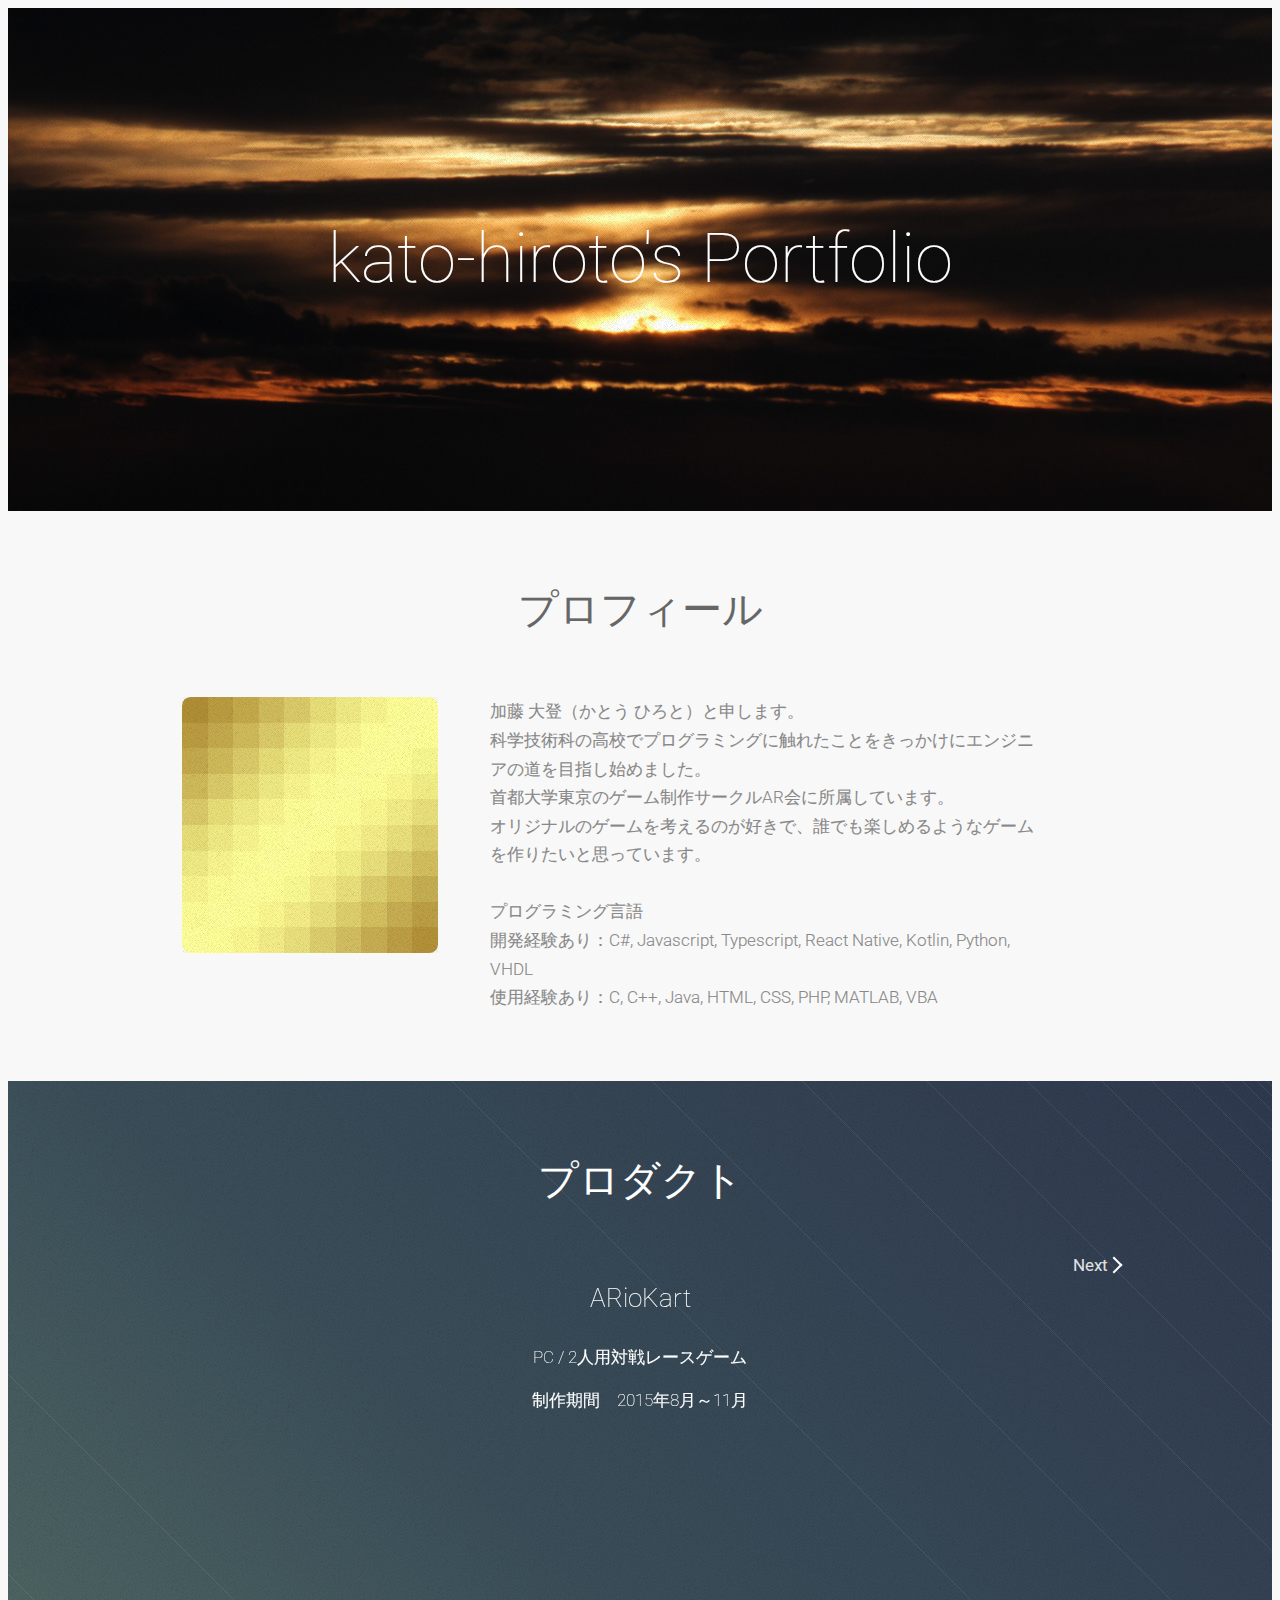
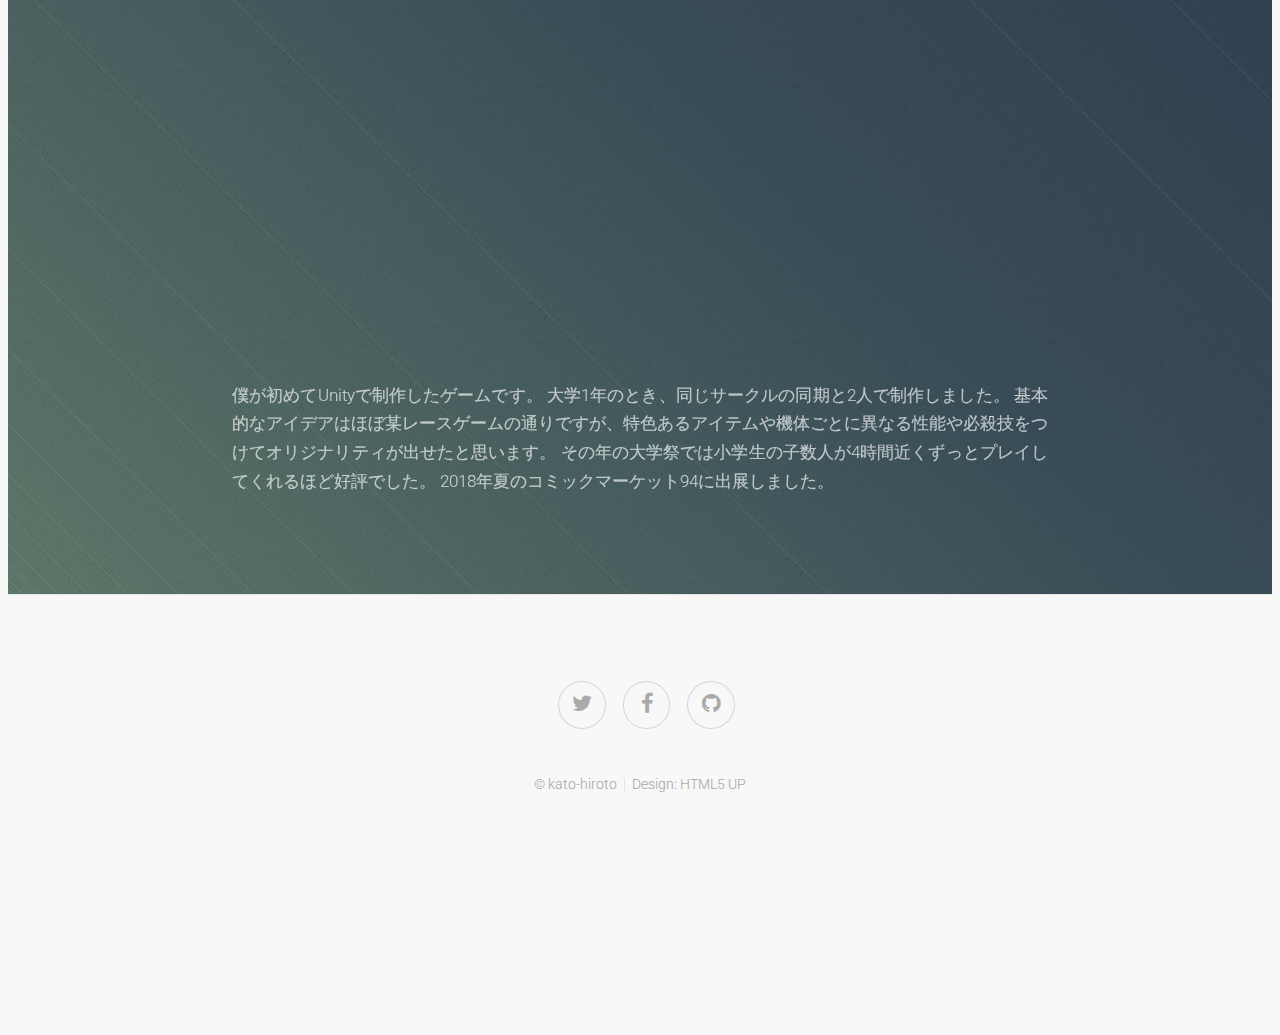
==== index.html @ 6362c707 "React Native追加" ====
<!DOCTYPE HTML>
<!--
	Tessellate by HTML5 UP
	html5up.net | @ajlkn
	Free for personal and commercial use under the CCA 3.0 license (html5up.net/license)
-->
<html>
	<head>
		<title>kato-hiroto's Portfolio</title>
		<meta charset="utf-8" />
		<meta name="viewport" content="width=device-width, initial-scale=1, user-scalable=no" />
		<link rel="stylesheet" href="assets/css/main.css" />
		<link rel="stylesheet" href="assets/css/origin.css" />
	</head>
	<body class="is-preload">

		<section id="header" class="dark">
			<header>
				<h1>kato-hiroto's Portfolio</h1>
			</header>
		</section>

		<section id="first" class="main">
			<div class="content featured">
				<div class="container">
					<h2>プロフィール</h2>
					<div class = "row">
						<div class="col-4 col-12-narrow">
							<p><a class="image">
								<img src="images/profile.png" alt="" />
							</a></p>
						</div>
						<div class="col-7 col-12-narrow">
							<section>
								<p style="text-align: left">
								加藤 大登（かとう ひろと）と申します。<br>
								科学技術科の高校でプログラミングに触れたことをきっかけにエンジニアの道を目指し始めました。<br>
								首都大学東京のゲーム制作サークルAR会に所属しています。<br>
								オリジナルのゲームを考えるのが好きで、誰でも楽しめるようなゲームを作りたいと思っています。<br>
								<br>								
								プログラミング言語<br>
								開発経験あり：C#, Javascript, Typescript, React Native, Kotlin, Python, VHDL<br>
								使用経験あり：C, C++, Java, HTML, CSS, PHP, MATLAB, VBA<br>
								</p>
							</section>
						</div>
					</div>
				</div>
			</div>
		</section>
		
		<section id="second" class="main">
			<div class="content dark style3 featured">
				<div id ="siema" class="container">
					<h2>プロダクト</h2>
					<div id="moveButtons">
						<a class="prev" style="float: left; visibility: hidden;">
							<div class="arrow ar-left"></div><b>Previous</b>
						</a>
						<a class="next" style="float: right">
							<b>Next</b><div class="arrow ar-right"></div>
						</a>
					</div>
					<br>

					<div class="siema">
						<div style="margin-bottom: 30px">
							<h3>ARioKart</h3>
							<h4>PC / 2人用対戦レースゲーム</h4>
							<h4>制作期間　2015年8月～11月</h4>
							<div style="margin: 10px" class="movie-wrap">
								<iframe width="560" height="315" src="https://www.youtube.com/embed/VtYho4hfaxI" frameborder="0" allow="accelerometer; autoplay; encrypted-media; gyroscope; picture-in-picture" allowfullscreen></iframe>
							</div>
							<p class="explain-align">
								僕が初めてUnityで制作したゲームです。
								大学1年のとき、同じサークルの同期と2人で制作しました。
								基本的なアイデアはほぼ某レースゲームの通りですが、特色あるアイテムや機体ごとに異なる性能や必殺技をつけてオリジナリティが出せたと思います。
								その年の大学祭では小学生の子数人が4時間近くずっとプレイしてくれるほど好評でした。
								2018年夏のコミックマーケット94に出展しました。
							</p>
						</div>
						
						<div style="margin-bottom: 30px">
							<h3>TMU -The Maze of Underground-</h3>
							<h4>PC / 一人称視点ホラーゲーム</h4>
							<h4>制作期間　2015年12月～2016年2月</h4>
							<div style="margin: 10px" class="movie-wrap">
								<iframe width="560" height="315" src="https://www.youtube.com/embed/wLN2egdXK6c" frameborder="0" allow="accelerometer; autoplay; encrypted-media; gyroscope; picture-in-picture" allowfullscreen></iframe>
							</div>
							<p class="explain-align">
								『恐怖の森』に影響を受け、「怖さを楽しめる」ことをコンセプトに制作しました。
								角から敵が現れるだけで結構怖さを感じることができ、僕自身もしばしば制作中にドキッとしていました。
								迷路状のステージは毎回ランダムに生成されます。
								また友人たちにテストプレイを手伝ってもらい、ライフや迷路の複雑さなどを見直して難易度を調整できるようにしました。
								2018年夏のコミックマーケット94に出展しました。
							</p>
						</div>

						<div style="margin-bottom: 30px">
							<h3>DollyRun</h3>
							<h4>スマートフォン / 1人用ランゲーム</h4>
							<h4>制作期間　2017年7月～10月</h4>
							<div style="margin: 10px" class="movie-wrap">
								<div class="none" style="margin-left: 7%; margin-right: 7%;">
									<a class="image fit"><img src="images/dollyrun.png" alt="" /></a>
								</div>
								<a href='https://play.google.com/store/apps/details?id=net.ARCircle.DollyRun&hl=ja&pcampaignid=MKT-Other-global-all-co-prtnr-py-PartBadge-Mar2515-1'><img alt='Google Playで手に入れよう' width="180px" src='https://play.google.com/intl/en_us/badges/images/generic/ja_badge_web_generic.png'/></a>
								<a href="https://itunes.apple.com/jp/app/dollyrun/id1421924486?mt=8"><img src="https://linkmaker.itunes.apple.com/assets/shared/badges/ja-jp/appstore-lrg.svg"alt="AppStoreで入手" width="156px" style="margin-bottom: 12px"/></a>
							</div>
							<p class="explain-align">
								スマホゲームのストア配信を目標に、サークルの同期が集まって制作したゲームです。
								直感的に指で線路を引いて誘導するという独自の操作性を持っています。
								UIデザイン、アイテムの挙動、チュートリアルなど担当を割り振って効率的に制作を進め、僕は線路に関連する処理と全体の調整担当として作業しました。
								最終的には目標通り、Google PlayとApp Storeでの配信ができました。
							</p>
						</div>

						<div style="margin-bottom: 30px">
							<h3>Add-liblocks</h3>
							<h4>PC / 通信対戦パズルゲーム</h4>
							<h4>制作期間　2017年12月～2018年2月</h4>
							<div style="margin: 10px" class="movie-wrap">
								<iframe width="560" height="315" src="https://www.youtube.com/embed/ZuTXto72cFk" frameborder="0" allow="accelerometer; autoplay; encrypted-media; gyroscope; picture-in-picture" allowfullscreen></iframe>
							</div>
							<p class="explain-align">
								プランナーを立てて制作したゲームです。
								プランナーは作業に携わらないものの、明確な演出プランの指示や細かな仕様決定を逐次行ってくれたのでスムーズに制作できました。
								オンライン化したいという要望など難しい要求もありましたが、あえて受け入れることでハイクオリティのゲームに仕上がったと感じています。
								2018年冬のコミックマーケット95に出展しました。
							</p>
						</div>

						<div style="margin-bottom: 30px">
							<h3>KeyClick Farmer</h3>
							<h4>VSCode拡張機能 / 拡大再生産・ログ表示</h4>
							<h4>制作期間　2018年11月～</h4>
							<div style="margin: 10px" class="movie-wrap">
								<div style="margin-left: 32%; margin-right: 32%;">
									<a class="image fit"><img src="images/keyclick.gif" alt="" style="height: 100%"/></a>
								</div>
								<a href="https://marketplace.visualstudio.com/items?itemName=iyokarof.keyclick-farmer">KeyClick Farmer - Visual Studio Marketplace</a>
							</div>
							<p class="explain-align">
								よく利用するテキストエディタ『Visual Studio Code』を面白く使いたいと思い制作しました。
								「作業を邪魔しない」「いつまでも遊べる」「キー入力で進行する」の3点を満たすゲームとして『Cookie Clicker』を連想し、拡大再生産の要素を取り入れました。
								毎日役立つという点において、制作した意義があったと感じています。
								今後もバグ修正や機能追加を行い、多くの人に利用される拡張機能を目指します。
							</p>
						</div>


						<div style="margin-bottom: 30px">
							<h3>その他 ボツ作品</h3>
							<div class="inlineb">
								<h4>焼肉強奪ゲーム</h4>
								<blockquote class="twitter-tweet" data-lang="ja">
									<p lang="ja" dir="ltr">
										焼肉強奪ゲームついに誕生！<br>
										焼けた肉を画面外に持っていくと2点、トングがぶつかると肉を50%の確率で落とす仕様です<br>
										思っていたより上手く実装できたけど、想像以上にシュールな画面…… 
										<a href="https://t.co/sIxRjxNVnL">pic.twitter.com/sIxRjxNVnL</a>
									</p>
									&mdash; いよか(かろふじ) (@iyokarof) 
									<a href="https://twitter.com/iyokarof/status/832260586490654720?ref_src=twsrc%5Etfw">2017年2月16日</a>
								</blockquote>
								<script async src="https://platform.twitter.com/widgets.js" charset="utf-8"></script>
							</div>

							<div class="inlineb">
								<h4>UE4でMMDを動かしてみた</h4>
								<blockquote class="twitter-tweet" data-lang="ja">
									<p lang="ja" dir="ltr">
										サークルでUE4体験会をやりたいので、そのためのゲームを作ってみた<br>
										ニコニ立体ちゃんがそこそこちゃんと動いたし、被破壊オブジェクトも簡単に作れたからよかった<br>
										あとはどれだけ作り方をシンプルにできるか…… 
										<a href="https://t.co/3LybxdUKkO">pic.twitter.com/3LybxdUKkO</a>
									</p>
									&mdash; いよか(かろふじ) (@iyokarof) 
									<a href="https://twitter.com/iyokarof/status/873472259674972160?ref_src=twsrc%5Etfw">2017年6月10日</a>
								</blockquote>
								<script async src="https://platform.twitter.com/widgets.js" charset="utf-8"></script>
							</div>
						</div>
					</div>
				</div>
			</div>
			<script src="assets/js/origin.js"></script>
			<script src="assets/js/siema.min.js"></script>
			<script>
				// 初期設定，ドラッグで移動したとき
				const mySiema = new Siema({duration: 500, onChange: () => isShowButton(mySiema.currentSlide)});
				const items = ["ARioKart", "TMU", "DollyRun", "Add-liblocks", "KeyClickFarmer", "Others"];

				// prev/nextで移動したとき
				document.querySelector('.prev').addEventListener('click', () => {mySiema.prev(); isShowButton(mySiema.currentSlide)});
				document.querySelector('.next').addEventListener('click', () => {mySiema.next(); isShowButton(mySiema.currentSlide)});

				// ボタンの設定，ボタンで移動したとき
				Siema.prototype.addPagination = function() {
					for (let i = 0; i < this.innerElements.length; i++) {
						const btn = document.createElement('button');
						btn.textContent = items[i];
						btn.style.width = "170px";
						btn.addEventListener('click', () => {this.goTo(i); isShowButton(i)});
						this.selector.appendChild(btn);
					}
				}
				mySiema.addPagination();
			</script>
		</section>
		
		<!-- Footer -->
			<section id="footer">
				<ul class="icons">
					<li><a href="https://twitter.com/iyokarof" class="icon fa-twitter"><span class="label">Twitter</span></a></li>
					<li><a href="https://www.facebook.com/profile.php?id=100011106666976" class="icon fa-facebook"><span class="label">Facebook</span></a></li>
					<!-- <li><a href="#" class="icon fa-instagram"><span class="label">Instagram</span></a></li> -->
					<!-- <li><a href="#" class="icon fa-dribbble"><span class="label">Dribbble</span></a></li> -->
					<li><a href="https://github.com/kato-hiroto" class="icon fa-github"><span class="label">GitHub</span></a></li>
				</ul>
				<div class="copyright">
					<ul class="menu">
						<li>&copy; kato-hiroto</li><li>Design: <a href="http://html5up.net">HTML5 UP</a></li>
					</ul>
				</div>
			</section>

		<!-- Scripts -->
			<script src="assets/js/jquery.min.js"></script>
			<script src="assets/js/jquery.scrolly.min.js"></script>
			<script src="assets/js/browser.min.js"></script>
			<script src="assets/js/breakpoints.min.js"></script>
			<script src="assets/js/util.js"></script>
			<script src="assets/js/main.js"></script>
	</body>
</html>
---- assets/css/main.css ----
@import url("font-awesome.min.css");
@import url("https://fonts.googleapis.com/css?family=Roboto:100,100italic,300,300italic,400,400italic");

/*
	Tessellate by HTML5 UP
	html5up.net | @ajlkn
	Free for personal and commercial use under the CCA 3.0 license (html5up.net/license)
*/

article, aside, details, figcaption, figure,
footer, header, hgroup, menu, nav, section {
	display: block;}

body {
	line-height: 1;
}

ol, ul {
	list-style: none;
}

blockquote, q {
	quotes: none;
}

	blockquote:before, blockquote:after, q:before, q:after {
		content: '';
		content: none;
	}

table {
	border-collapse: collapse;
	border-spacing: 0;
}

body {
	-webkit-text-size-adjust: none;
}

mark {
	background-color: transparent;
	color: inherit;
}

input::-moz-focus-inner {
	border: 0;
	padding: 0;
}

input, select, textarea {
	-moz-appearance: none;
	-webkit-appearance: none;
	-ms-appearance: none;
	appearance: none;
}

/* Basic */

	@-ms-viewport {
		width: device-width;
	}

	html {
		box-sizing: border-box;
	}

	*, *:before, *:after {
		box-sizing: inherit;
	}

	body {
		background: #F8F8F8;
		font-family: 'Roboto', sans-serif;
		font-weight: 300;
		font-size: 17pt;
		line-height: 1.75em;
		color: #888;
		-webkit-text-stroke: 0.1px;
	}

		body.is-preload *, body.is-preload *:before, body.is-preload *:after {
			-moz-animation: none !important;
			-webkit-animation: none !important;
			-ms-animation: none !important;
			animation: none !important;
			-moz-transition: none !important;
			-webkit-transition: none !important;
			-ms-transition: none !important;
			transition: none !important;
		}

	.dark {
		color: #aaa;
		color: rgba(255, 255, 255, 0.65);
	}

	input, textarea, select {
		font-family: 'Roboto', sans-serif;
		font-weight: 300;
		font-size: 17pt;
		line-height: 1.75em;
		color: #888;
		-webkit-text-stroke: 0.1px;
	}

	h1, h2, h3, h4, h5, h6 {
		color: #666;
		margin: 0 0 1em 0;
		font-weight: 100;
		line-height: 1.5em;
	}

	h1 a, h2 a, h3 a, h4 a, h5 a, h6 a {
		color: inherit;
		text-decoration: none;
	}

	.dark h1, .dark h2, .dark h3, .dark h4, .dark h5, .dark h6 {
		color: #fff;
	}

	strong, b {
		font-weight: 400;
		color: inherit;
	}

	.dark strong, .dark b {
		color: #fff;
		color: rgba(255, 255, 255, 0.85);
	}

	em, i {
		font-style: italic;
	}

	a {
		-moz-transition: border-bottom-color 0.25s ease-in-out;
		-webkit-transition: border-bottom-color 0.25s ease-in-out;
		-ms-transition: border-bottom-color 0.25s ease-in-out;
		transition: border-bottom-color 0.25s ease-in-out;
		color: inherit;
		text-decoration: none;
		/* border-bottom: dotted 1px rgba(0, 0, 0, 0.25); */
	}

		a:hover {
			border-bottom-color: rgba(0, 0, 0, 0);
		}

	.dark a {
		color: #fff;
		border-bottom-color: rgba(255, 255, 255, 0.5);
	}

		.dark a:hover {
			border-bottom-color: rgba(255, 255, 255, 0);
		}

	sub {
		position: relative;
		top: 0.5em;
		font-size: 0.8em;
	}

	sup {
		position: relative;
		top: -0.5em;
		font-size: 0.8em;
	}

	hr {
		border: 0;
		border-top: solid 1px #e6e6e6;
		margin: 2em 0 2em 0;
	}

	.dark hr {
		border-top-color: rgba(255, 255, 255, 0.5);
	}

	blockquote {
		border-left: solid 0.25em #e6e6e6;
		padding: 1em 0 1em 2em;
		font-style: italic;
	}

	.dark blockquote {
		border-left-color: rgba(255, 255, 255, 0.5);
	}

	p, ul, ol, dl, table {
		margin-bottom: 1em;
	}

	p {
		text-align: justify;
	}

	header {
		margin-bottom: 1em;
	}

		header h1, header h2, header h3, header h4, header h5, header h6 {
			margin: 0;
		}

		header p {
			display: block;
			margin: 0;
			padding: 0.25em 0 0.5em 0;
		}

	footer {
		padding-top: 1.5em;
	}

	br.clear {
		clear: both;
	}

	.featured {
		text-align: center;
	}

		.featured p {
			text-align: center;
		}

/* Container */

	.container {
		margin: 0 auto;
		max-width: 100%;
		width: 1360px;
	}

		.container.medium {
			width: 1020px;
		}

		@media screen and (max-width: 1680px) {

			.container {
				width: 1200px;
			}

				.container.medium {
					width: 900px;
				}

		}

		@media screen and (max-width: 1280px) {

			.container {
				width: 960px;
			}

				.container.medium {
					width: 720px;
				}

		}

		@media screen and (max-width: 1000px) {

			.container {
				width: 100% !important;
			}

		}

/* Row */

	.row {
		display: flex;
		flex-wrap: wrap;
		box-sizing: border-box;
		align-items: stretch;
	}

		.row > * {
			box-sizing: border-box;
		}

		.row.gtr-uniform > * > :last-child {
			margin-bottom: 0;
		}

		.row.aln-left {
			justify-content: flex-start;
		}

		.row.aln-center {
			justify-content: center;
		}

		.row.aln-right {
			justify-content: flex-end;
		}

		.row.aln-top {
			align-items: flex-start;
		}

		.row.aln-middle {
			align-items: center;
		}

		.row.aln-bottom {
			align-items: flex-end;
		}

		.row > .imp {
			order: -1;
		}

		.row > .col-1 {
			width: 8.3333333333%;
		}

		.row > .off-1 {
			margin-left: 8.3333333333%;
		}

		.row > .col-2 {
			width: 16.6666666667%;
		}

		.row > .off-2 {
			margin-left: 16.6666666667%;
		}

		.row > .col-3 {
			width: 25%;
		}

		.row > .off-3 {
			margin-left: 25%;
		}

		.row > .col-4 {
			width: 33.3333333333%;
		}

		.row > .off-4 {
			margin-left: 33.3333333333%;
		}

		.row > .col-5 {
			width: 41.6666666667%;
		}

		.row > .off-5 {
			margin-left: 41.6666666667%;
		}

		.row > .col-6 {
			width: 50%;
		}

		.row > .off-6 {
			margin-left: 50%;
		}

		.row > .col-7 {
			width: 58.3333333333%;
		}

		.row > .off-7 {
			margin-left: 58.3333333333%;
		}

		.row > .col-8 {
			width: 66.6666666667%;
		}

		.row > .off-8 {
			margin-left: 66.6666666667%;
		}

		.row > .col-9 {
			width: 75%;
		}

		.row > .off-9 {
			margin-left: 75%;
		}

		.row > .col-10 {
			width: 83.3333333333%;
		}

		.row > .off-10 {
			margin-left: 83.3333333333%;
		}

		.row > .col-11 {
			width: 91.6666666667%;
		}

		.row > .off-11 {
			margin-left: 91.6666666667%;
		}

		.row > .col-12 {
			width: 100%;
		}

		.row > .off-12 {
			margin-left: 100%;
		}

		.row.gtr-0 {
			margin-top: 0px;
			margin-left: 0px;
		}

			.row.gtr-0 > * {
				padding: 0px 0 0 0px;
			}

			.row.gtr-0.gtr-uniform {
				margin-top: 0px;
			}

				.row.gtr-0.gtr-uniform > * {
					padding-top: 0px;
				}

		.row.gtr-25 {
			margin-top: -12.5px;
			margin-left: -12.5px;
		}

			.row.gtr-25 > * {
				padding: 12.5px 0 0 12.5px;
			}

			.row.gtr-25.gtr-uniform {
				margin-top: -12.5px;
			}

				.row.gtr-25.gtr-uniform > * {
					padding-top: 12.5px;
				}

		.row.gtr-50 {
			margin-top: -25px;
			margin-left: -25px;
		}

			.row.gtr-50 > * {
				padding: 25px 0 0 25px;
			}

			.row.gtr-50.gtr-uniform {
				margin-top: -25px;
			}

				.row.gtr-50.gtr-uniform > * {
					padding-top: 25px;
				}

		.row {
			margin-top: -50px;
			margin-left: -50px;
		}

			.row > * {
				padding: 50px 0 0 50px;
			}

			.row.gtr-uniform {
				margin-top: -50px;
			}

				.row.gtr-uniform > * {
					padding-top: 50px;
				}

		.row.gtr-150 {
			margin-top: -75px;
			margin-left: -75px;
		}

			.row.gtr-150 > * {
				padding: 75px 0 0 75px;
			}

			.row.gtr-150.gtr-uniform {
				margin-top: -75px;
			}

				.row.gtr-150.gtr-uniform > * {
					padding-top: 75px;
				}

		.row.gtr-200 {
			margin-top: -100px;
			margin-left: -100px;
		}

			.row.gtr-200 > * {
				padding: 100px 0 0 100px;
			}

			.row.gtr-200.gtr-uniform {
				margin-top: -100px;
			}

				.row.gtr-200.gtr-uniform > * {
					padding-top: 100px;
				}

		@media screen and (max-width: 1680px) {

			.row {
				display: flex;
				flex-wrap: wrap;
				box-sizing: border-box;
				align-items: stretch;
			}

				.row > * {
					box-sizing: border-box;
				}

				.row.gtr-uniform > * > :last-child {
					margin-bottom: 0;
				}

				.row.aln-left {
					justify-content: flex-start;
				}

				.row.aln-center {
					justify-content: center;
				}

				.row.aln-right {
					justify-content: flex-end;
				}

				.row.aln-top {
					align-items: flex-start;
				}

				.row.aln-middle {
					align-items: center;
				}

				.row.aln-bottom {
					align-items: flex-end;
				}

				.row > .imp-wide {
					order: -1;
				}

				.row > .col-1-wide {
					width: 8.3333333333%;
				}

				.row > .off-1-wide {
					margin-left: 8.3333333333%;
				}

				.row > .col-2-wide {
					width: 16.6666666667%;
				}

				.row > .off-2-wide {
					margin-left: 16.6666666667%;
				}

				.row > .col-3-wide {
					width: 25%;
				}

				.row > .off-3-wide {
					margin-left: 25%;
				}

				.row > .col-4-wide {
					width: 33.3333333333%;
				}

				.row > .off-4-wide {
					margin-left: 33.3333333333%;
				}

				.row > .col-5-wide {
					width: 41.6666666667%;
				}

				.row > .off-5-wide {
					margin-left: 41.6666666667%;
				}

				.row > .col-6-wide {
					width: 50%;
				}

				.row > .off-6-wide {
					margin-left: 50%;
				}

				.row > .col-7-wide {
					width: 58.3333333333%;
				}

				.row > .off-7-wide {
					margin-left: 58.3333333333%;
				}

				.row > .col-8-wide {
					width: 66.6666666667%;
				}

				.row > .off-8-wide {
					margin-left: 66.6666666667%;
				}

				.row > .col-9-wide {
					width: 75%;
				}

				.row > .off-9-wide {
					margin-left: 75%;
				}

				.row > .col-10-wide {
					width: 83.3333333333%;
				}

				.row > .off-10-wide {
					margin-left: 83.3333333333%;
				}

				.row > .col-11-wide {
					width: 91.6666666667%;
				}

				.row > .off-11-wide {
					margin-left: 91.6666666667%;
				}

				.row > .col-12-wide {
					width: 100%;
				}

				.row > .off-12-wide {
					margin-left: 100%;
				}

				.row.gtr-0 {
					margin-top: 0px;
					margin-left: 0px;
				}

					.row.gtr-0 > * {
						padding: 0px 0 0 0px;
					}

					.row.gtr-0.gtr-uniform {
						margin-top: 0px;
					}

						.row.gtr-0.gtr-uniform > * {
							padding-top: 0px;
						}

				.row.gtr-25 {
					margin-top: -10px;
					margin-left: -10px;
				}

					.row.gtr-25 > * {
						padding: 10px 0 0 10px;
					}

					.row.gtr-25.gtr-uniform {
						margin-top: -10px;
					}

						.row.gtr-25.gtr-uniform > * {
							padding-top: 10px;
						}

				.row.gtr-50 {
					margin-top: -20px;
					margin-left: -20px;
				}

					.row.gtr-50 > * {
						padding: 20px 0 0 20px;
					}

					.row.gtr-50.gtr-uniform {
						margin-top: -20px;
					}

						.row.gtr-50.gtr-uniform > * {
							padding-top: 20px;
						}

				.row {
					margin-top: -40px;
					margin-left: -40px;
				}

					.row > * {
						padding: 40px 0 0 40px;
					}

					.row.gtr-uniform {
						margin-top: -40px;
					}

						.row.gtr-uniform > * {
							padding-top: 40px;
						}

				.row.gtr-150 {
					margin-top: -60px;
					margin-left: -60px;
				}

					.row.gtr-150 > * {
						padding: 60px 0 0 60px;
					}

					.row.gtr-150.gtr-uniform {
						margin-top: -60px;
					}

						.row.gtr-150.gtr-uniform > * {
							padding-top: 60px;
						}

				.row.gtr-200 {
					margin-top: -80px;
					margin-left: -80px;
				}

					.row.gtr-200 > * {
						padding: 80px 0 0 80px;
					}

					.row.gtr-200.gtr-uniform {
						margin-top: -80px;
					}

						.row.gtr-200.gtr-uniform > * {
							padding-top: 80px;
						}

		}

		@media screen and (max-width: 1280px) {

			.row {
				display: flex;
				flex-wrap: wrap;
				box-sizing: border-box;
				align-items: stretch;
			}

				.row > * {
					box-sizing: border-box;
				}

				.row.gtr-uniform > * > :last-child {
					margin-bottom: 0;
				}

				.row.aln-left {
					justify-content: flex-start;
				}

				.row.aln-center {
					justify-content: center;
				}

				.row.aln-right {
					justify-content: flex-end;
				}

				.row.aln-top {
					align-items: flex-start;
				}

				.row.aln-middle {
					align-items: center;
				}

				.row.aln-bottom {
					align-items: flex-end;
				}

				.row > .imp-normal {
					order: -1;
				}

				.row > .col-1-normal {
					width: 8.3333333333%;
				}

				.row > .off-1-normal {
					margin-left: 8.3333333333%;
				}

				.row > .col-2-normal {
					width: 16.6666666667%;
				}

				.row > .off-2-normal {
					margin-left: 16.6666666667%;
				}

				.row > .col-3-normal {
					width: 25%;
				}

				.row > .off-3-normal {
					margin-left: 25%;
				}

				.row > .col-4-normal {
					width: 33.3333333333%;
				}

				.row > .off-4-normal {
					margin-left: 33.3333333333%;
				}

				.row > .col-5-normal {
					width: 41.6666666667%;
				}

				.row > .off-5-normal {
					margin-left: 41.6666666667%;
				}

				.row > .col-6-normal {
					width: 50%;
				}

				.row > .off-6-normal {
					margin-left: 50%;
				}

				.row > .col-7-normal {
					width: 58.3333333333%;
				}

				.row > .off-7-normal {
					margin-left: 58.3333333333%;
				}

				.row > .col-8-normal {
					width: 66.6666666667%;
				}

				.row > .off-8-normal {
					margin-left: 66.6666666667%;
				}

				.row > .col-9-normal {
					width: 75%;
				}

				.row > .off-9-normal {
					margin-left: 75%;
				}

				.row > .col-10-normal {
					width: 83.3333333333%;
				}

				.row > .off-10-normal {
					margin-left: 83.3333333333%;
				}

				.row > .col-11-normal {
					width: 91.6666666667%;
				}

				.row > .off-11-normal {
					margin-left: 91.6666666667%;
				}

				.row > .col-12-normal {
					width: 100%;
				}

				.row > .off-12-normal {
					margin-left: 100%;
				}

				.row.gtr-0 {
					margin-top: 0px;
					margin-left: 0px;
				}

					.row.gtr-0 > * {
						padding: 0px 0 0 0px;
					}

					.row.gtr-0.gtr-uniform {
						margin-top: 0px;
					}

						.row.gtr-0.gtr-uniform > * {
							padding-top: 0px;
						}

				.row.gtr-25 {
					margin-top: -7.5px;
					margin-left: -7.5px;
				}

					.row.gtr-25 > * {
						padding: 7.5px 0 0 7.5px;
					}

					.row.gtr-25.gtr-uniform {
						margin-top: -7.5px;
					}

						.row.gtr-25.gtr-uniform > * {
							padding-top: 7.5px;
						}

				.row.gtr-50 {
					margin-top: -15px;
					margin-left: -15px;
				}

					.row.gtr-50 > * {
						padding: 15px 0 0 15px;
					}

					.row.gtr-50.gtr-uniform {
						margin-top: -15px;
					}

						.row.gtr-50.gtr-uniform > * {
							padding-top: 15px;
						}

				.row {
					margin-top: -30px;
					margin-left: -30px;
				}

					.row > * {
						padding: 30px 0 0 30px;
					}

					.row.gtr-uniform {
						margin-top: -30px;
					}

						.row.gtr-uniform > * {
							padding-top: 30px;
						}

				.row.gtr-150 {
					margin-top: -45px;
					margin-left: -45px;
				}

					.row.gtr-150 > * {
						padding: 45px 0 0 45px;
					}

					.row.gtr-150.gtr-uniform {
						margin-top: -45px;
					}

						.row.gtr-150.gtr-uniform > * {
							padding-top: 45px;
						}

				.row.gtr-200 {
					margin-top: -60px;
					margin-left: -60px;
				}

					.row.gtr-200 > * {
						padding: 60px 0 0 60px;
					}

					.row.gtr-200.gtr-uniform {
						margin-top: -60px;
					}

						.row.gtr-200.gtr-uniform > * {
							padding-top: 60px;
						}

		}

		@media screen and (max-width: 1000px) {

			.row {
				display: flex;
				flex-wrap: wrap;
				box-sizing: border-box;
				align-items: stretch;
			}

				.row > * {
					box-sizing: border-box;
				}

				.row.gtr-uniform > * > :last-child {
					margin-bottom: 0;
				}

				.row.aln-left {
					justify-content: flex-start;
				}

				.row.aln-center {
					justify-content: center;
				}

				.row.aln-right {
					justify-content: flex-end;
				}

				.row.aln-top {
					align-items: flex-start;
				}

				.row.aln-middle {
					align-items: center;
				}

				.row.aln-bottom {
					align-items: flex-end;
				}

				.row > .imp-narrow {
					order: -1;
				}

				.row > .col-1-narrow {
					width: 8.3333333333%;
				}

				.row > .off-1-narrow {
					margin-left: 8.3333333333%;
				}

				.row > .col-2-narrow {
					width: 16.6666666667%;
				}

				.row > .off-2-narrow {
					margin-left: 16.6666666667%;
				}

				.row > .col-3-narrow {
					width: 25%;
				}

				.row > .off-3-narrow {
					margin-left: 25%;
				}

				.row > .col-4-narrow {
					width: 33.3333333333%;
				}

				.row > .off-4-narrow {
					margin-left: 33.3333333333%;
				}

				.row > .col-5-narrow {
					width: 41.6666666667%;
				}

				.row > .off-5-narrow {
					margin-left: 41.6666666667%;
				}

				.row > .col-6-narrow {
					width: 50%;
				}

				.row > .off-6-narrow {
					margin-left: 50%;
				}

				.row > .col-7-narrow {
					width: 58.3333333333%;
				}

				.row > .off-7-narrow {
					margin-left: 58.3333333333%;
				}

				.row > .col-8-narrow {
					width: 66.6666666667%;
				}

				.row > .off-8-narrow {
					margin-left: 66.6666666667%;
				}

				.row > .col-9-narrow {
					width: 75%;
				}

				.row > .off-9-narrow {
					margin-left: 75%;
				}

				.row > .col-10-narrow {
					width: 83.3333333333%;
				}

				.row > .off-10-narrow {
					margin-left: 83.3333333333%;
				}

				.row > .col-11-narrow {
					width: 91.6666666667%;
				}

				.row > .off-11-narrow {
					margin-left: 91.6666666667%;
				}

				.row > .col-12-narrow {
					width: 100%;
				}

				.row > .off-12-narrow {
					margin-left: 100%;
				}

				.row.gtr-0 {
					margin-top: 0px;
					margin-left: 0px;
				}

					.row.gtr-0 > * {
						padding: 0px 0 0 0px;
					}

					.row.gtr-0.gtr-uniform {
						margin-top: 0px;
					}

						.row.gtr-0.gtr-uniform > * {
							padding-top: 0px;
						}

				.row.gtr-25 {
					margin-top: -6.25px;
					margin-left: -6.25px;
				}

					.row.gtr-25 > * {
						padding: 6.25px 0 0 6.25px;
					}

					.row.gtr-25.gtr-uniform {
						margin-top: -6.25px;
					}

						.row.gtr-25.gtr-uniform > * {
							padding-top: 6.25px;
						}

				.row.gtr-50 {
					margin-top: -12.5px;
					margin-left: -12.5px;
				}

					.row.gtr-50 > * {
						padding: 12.5px 0 0 12.5px;
					}

					.row.gtr-50.gtr-uniform {
						margin-top: -12.5px;
					}

						.row.gtr-50.gtr-uniform > * {
							padding-top: 12.5px;
						}

				.row {
					margin-top: -25px;
					margin-left: -25px;
				}

					.row > * {
						padding: 25px 0 0 25px;
					}

					.row.gtr-uniform {
						margin-top: -25px;
					}

						.row.gtr-uniform > * {
							padding-top: 25px;
						}

				.row.gtr-150 {
					margin-top: -37.5px;
					margin-left: -37.5px;
				}

					.row.gtr-150 > * {
						padding: 37.5px 0 0 37.5px;
					}

					.row.gtr-150.gtr-uniform {
						margin-top: -37.5px;
					}

						.row.gtr-150.gtr-uniform > * {
							padding-top: 37.5px;
						}

				.row.gtr-200 {
					margin-top: -50px;
					margin-left: -50px;
				}

					.row.gtr-200 > * {
						padding: 50px 0 0 50px;
					}

					.row.gtr-200.gtr-uniform {
						margin-top: -50px;
					}

						.row.gtr-200.gtr-uniform > * {
							padding-top: 50px;
						}

		}

		@media screen and (max-width: 736px) {

			.row {
				display: flex;
				flex-wrap: wrap;
				box-sizing: border-box;
				align-items: stretch;
			}

				.row > * {
					box-sizing: border-box;
				}

				.row.gtr-uniform > * > :last-child {
					margin-bottom: 0;
				}

				.row.aln-left {
					justify-content: flex-start;
				}

				.row.aln-center {
					justify-content: center;
				}

				.row.aln-right {
					justify-content: flex-end;
				}

				.row.aln-top {
					align-items: flex-start;
				}

				.row.aln-middle {
					align-items: center;
				}

				.row.aln-bottom {
					align-items: flex-end;
				}

				.row > .imp-mobile {
					order: -1;
				}

				.row > .col-1-mobile {
					width: 8.3333333333%;
				}

				.row > .off-1-mobile {
					margin-left: 8.3333333333%;
				}

				.row > .col-2-mobile {
					width: 16.6666666667%;
				}

				.row > .off-2-mobile {
					margin-left: 16.6666666667%;
				}

				.row > .col-3-mobile {
					width: 25%;
				}

				.row > .off-3-mobile {
					margin-left: 25%;
				}

				.row > .col-4-mobile {
					width: 33.3333333333%;
				}

				.row > .off-4-mobile {
					margin-left: 33.3333333333%;
				}

				.row > .col-5-mobile {
					width: 41.6666666667%;
				}

				.row > .off-5-mobile {
					margin-left: 41.6666666667%;
				}

				.row > .col-6-mobile {
					width: 50%;
				}

				.row > .off-6-mobile {
					margin-left: 50%;
				}

				.row > .col-7-mobile {
					width: 58.3333333333%;
				}

				.row > .off-7-mobile {
					margin-left: 58.3333333333%;
				}

				.row > .col-8-mobile {
					width: 66.6666666667%;
				}

				.row > .off-8-mobile {
					margin-left: 66.6666666667%;
				}

				.row > .col-9-mobile {
					width: 75%;
				}

				.row > .off-9-mobile {
					margin-left: 75%;
				}

				.row > .col-10-mobile {
					width: 83.3333333333%;
				}

				.row > .off-10-mobile {
					margin-left: 83.3333333333%;
				}

				.row > .col-11-mobile {
					width: 91.6666666667%;
				}

				.row > .off-11-mobile {
					margin-left: 91.6666666667%;
				}

				.row > .col-12-mobile {
					width: 100%;
				}

				.row > .off-12-mobile {
					margin-left: 100%;
				}

				.row.gtr-0 {
					margin-top: 0px;
					margin-left: 0px;
				}

					.row.gtr-0 > * {
						padding: 0px 0 0 0px;
					}

					.row.gtr-0.gtr-uniform {
						margin-top: 0px;
					}

						.row.gtr-0.gtr-uniform > * {
							padding-top: 0px;
						}

				.row.gtr-25 {
					margin-top: -5px;
					margin-left: -5px;
				}

					.row.gtr-25 > * {
						padding: 5px 0 0 5px;
					}

					.row.gtr-25.gtr-uniform {
						margin-top: -5px;
					}

						.row.gtr-25.gtr-uniform > * {
							padding-top: 5px;
						}

				.row.gtr-50 {
					margin-top: -10px;
					margin-left: -10px;
				}

					.row.gtr-50 > * {
						padding: 10px 0 0 10px;
					}

					.row.gtr-50.gtr-uniform {
						margin-top: -10px;
					}

						.row.gtr-50.gtr-uniform > * {
							padding-top: 10px;
						}

				.row {
					margin-top: -20px;
					margin-left: -20px;
				}

					.row > * {
						padding: 20px 0 0 20px;
					}

					.row.gtr-uniform {
						margin-top: -20px;
					}

						.row.gtr-uniform > * {
							padding-top: 20px;
						}

				.row.gtr-150 {
					margin-top: -30px;
					margin-left: -30px;
				}

					.row.gtr-150 > * {
						padding: 30px 0 0 30px;
					}

					.row.gtr-150.gtr-uniform {
						margin-top: -30px;
					}

						.row.gtr-150.gtr-uniform > * {
							padding-top: 30px;
						}

				.row.gtr-200 {
					margin-top: -40px;
					margin-left: -40px;
				}

					.row.gtr-200 > * {
						padding: 40px 0 0 40px;
					}

					.row.gtr-200.gtr-uniform {
						margin-top: -40px;
					}

						.row.gtr-200.gtr-uniform > * {
							padding-top: 40px;
						}

		}

/* Sections/Article */

	section,
	article {
		margin-bottom: 3em;
	}

	section > :last-child,
	article > :last-child,
	section:last-child,
	article:last-child {
		margin-bottom: 0;
	}

	.row > section,
	.row > article {
		margin-bottom: 0;
	}

/* Image */

	.image {
		position: relative;
		display: inline-block;
		border: 0;
	}

		.image:after {
			content: '';
			position: absolute;
			left: 0;
			top: 0;
			width: 100%;
			height: 100%;
			background: url("images/overlay.png");
		}

		.image img {
			display: block;
			width: 100%;
			border-radius: 0.5em;
		}

		.image.featured {
			display: block;
			width: 100%;
			margin: 0 0 2em 0;
		}

		.image.fit {
			display: block;
			width: 100%;
		}

		.image.left {
			float: left;
			margin: 0 2em 2em 0;
		}

		.image.centered {
			display: block;
			margin: 0 0 2em 0;
		}

			.image.centered img {
				margin: 0 auto;
				width: auto;
			}

/* List */

	ul {
		list-style: disc;
		padding-left: 1em;
	}

		ul li {
			padding-left: 0.5em;
		}

	ol {
		list-style: decimal;
		padding-left: 1.25em;
	}

		ol li {
			padding-left: 0.25em;
		}

/* Icons */

	ul.icons {
		cursor: default;
		list-style: none;
		padding-left: 0;
	}

		ul.icons li {
			display: inline-block;
			padding-left: 0.75em;
		}

		ul.icons a {
			-moz-transition: background-color 0.25s ease-in-out;
			-webkit-transition: background-color 0.25s ease-in-out;
			-ms-transition: background-color 0.25s ease-in-out;
			transition: background-color 0.25s ease-in-out;
			display: inline-block;
			width: 2.75em;
			height: 2.75em;
			line-height: 2.8em;
			text-align: center;
			border: 0;
			box-shadow: inset 0 0 0 1px #e6e6e6;
			border-radius: 100%;
			color: #aaa;
		}

			ul.icons a:hover {
				background: rgba(0, 0, 0, 0.025);
			}

/* Menu */

	ul.menu {
		cursor: default;
		list-style: none;
		padding-left: 0;
	}

		ul.menu li {
			display: inline-block;
			line-height: 1em;
			border-left: solid 1px #e6e6e6;
			padding: 0 0 0 0.5em;
			margin: 0 0 0 0.5em;
		}

			ul.menu li:first-child {
				border-left: 0;
				padding-left: 0;
				margin-left: 0;
			}

/* Actions */

	ul.actions {
		display: -moz-flex;
		display: -webkit-flex;
		display: -ms-flex;
		display: flex;
		cursor: default;
		list-style: none;
		margin-left: -1em;
		padding-left: 0;
	}

		ul.actions li {
			padding: 0 0 0 1em;
			vertical-align: middle;
		}

		ul.actions.special {
			-moz-justify-content: center;
			-webkit-justify-content: center;
			-ms-justify-content: center;
			justify-content: center;
			width: 100%;
			margin-left: 0;
		}

			ul.actions.special li:first-child {
				padding-left: 0;
			}

		ul.actions.stacked {
			-moz-flex-direction: column;
			-webkit-flex-direction: column;
			-ms-flex-direction: column;
			flex-direction: column;
			margin-left: 0;
		}

			ul.actions.stacked li {
				padding: 1.25em 0 0 0;
			}

				ul.actions.stacked li:first-child {
					padding-top: 0;
				}

		ul.actions.fit {
			width: calc(100% + 1em);
		}

			ul.actions.fit li {
				-moz-flex-grow: 1;
				-webkit-flex-grow: 1;
				-ms-flex-grow: 1;
				flex-grow: 1;
				-moz-flex-shrink: 1;
				-webkit-flex-shrink: 1;
				-ms-flex-shrink: 1;
				flex-shrink: 1;
				width: 100%;
			}

				ul.actions.fit li > * {
					width: 100%;
				}

			ul.actions.fit.stacked {
				width: 100%;
			}

		@media screen and (max-width: 1000px) {

			ul.actions {
				-moz-justify-content: center;
				-webkit-justify-content: center;
				-ms-justify-content: center;
				justify-content: center;
				width: 100%;
				margin-left: 0;
			}

				ul.actions li:first-child {
					padding-left: 0;
				}

		}

		@media screen and (max-width: 736px) {

			ul.actions:not(.fixed) {
				-moz-flex-direction: column;
				-webkit-flex-direction: column;
				-ms-flex-direction: column;
				flex-direction: column;
				margin-left: 0;
				width: 100% !important;
			}

				ul.actions:not(.fixed) li {
					-moz-flex-grow: 1;
					-webkit-flex-grow: 1;
					-ms-flex-grow: 1;
					flex-grow: 1;
					-moz-flex-shrink: 1;
					-webkit-flex-shrink: 1;
					-ms-flex-shrink: 1;
					flex-shrink: 1;
					padding: 1em 0 0 0;
					text-align: center;
					width: 100%;
				}

					ul.actions:not(.fixed) li > * {
						width: 100%;
					}

					ul.actions:not(.fixed) li:first-child {
						padding-top: 0;
					}

					ul.actions:not(.fixed) li input[type="submit"],
					ul.actions:not(.fixed) li input[type="reset"],
					ul.actions:not(.fixed) li input[type="button"],
					ul.actions:not(.fixed) li button,
					ul.actions:not(.fixed) li .button {
						width: 100%;
					}

						ul.actions:not(.fixed) li input[type="submit"].icon:before,
						ul.actions:not(.fixed) li input[type="reset"].icon:before,
						ul.actions:not(.fixed) li input[type="button"].icon:before,
						ul.actions:not(.fixed) li button.icon:before,
						ul.actions:not(.fixed) li .button.icon:before {
							margin-left: -0.5em;
						}

		}

/* Form */

	form .actions {
		margin-bottom: 0;
	}

	form label {
		display: block;
	}

	form input[type="text"],
	form input[type="email"],
	form input[type="password"],
	form select,
	form .select,
	form textarea {
		-moz-transition: all 0.25s ease-in-out;
		-webkit-transition: all 0.25s ease-in-out;
		-ms-transition: all 0.25s ease-in-out;
		transition: all 0.25s ease-in-out;
		-moz-appearance: none;
		-webkit-appearance: none;
		-ms-appearance: none;
		appearance: none;
		display: block;
		box-shadow: inset 0 0 0 1px #e6e6e6;
		background: #f8f8f8;
		width: 100%;
		padding: 0.85em 1em 0.85em 1em;
		border-radius: 0.25em;
		border: 0;
	}

		form input[type="text"]:focus,
		form input[type="email"]:focus,
		form input[type="password"]:focus,
		form select:focus,
		form .select:focus,
		form textarea:focus {
			outline: 0;
			box-shadow: inset 0 0 0 1px #afd9e0;
			background: #fcfcfc;
		}

	form input[type="text"],
	form input[type="email"],
	form input[type="password"],
	form select {
		line-height: 1.25em;
	}

	form textarea {
		min-height: 13em;
	}

	form select {
		position: relative;
	}

		form select option:not(:checked) {
			color: #000;
		}

	form .select {
		position: relative;
		padding: 0;
		overflow-x: hidden;
		outline: 0;
	}

		form .select select {
			width: calc(100% + 2em);
			background: none !important;
			box-shadow: none !important;
			border: 0 !important;
			cursor: pointer;
		}

			form .select select::-moz-focus-inner {
				border: 0;
				outline: 0;
			}

		form .select:before {
			content: '';
			position: absolute;
			top: 15%;
			right: 1em;
			width: 1.25em;
			height: 75%;
			background: url("images/arrow.svg") center center no-repeat;
			background-size: contain;
			z-index: 0;
		}

		form .select select::-ms-expand {
			display: none;
		}

	form ::-moz-focus-inner {
		border: 0;
	}

	form ::-webkit-input-placeholder {
		color: #aaa !important;
	}

	form :-moz-placeholder {
		color: #555 !important;
	}

	form ::-moz-placeholder {
		color: #555 !important;
	}

	form :-ms-input-placeholder {
		color: #555 !important;
	}

	.dark form input[type="text"],
	.dark form input[type="email"],
	.dark form input[type="password"],
	.dark form select,
	.dark form .select,
	.dark form textarea {
		background: none;
		box-shadow: inset 0 0 0 1px rgba(255, 255, 255, 0.5);
		color: #fff;
	}

		.dark form input[type="text"]:focus,
		.dark form input[type="email"]:focus,
		.dark form input[type="password"]:focus,
		.dark form select:focus,
		.dark form .select:focus,
		.dark form textarea:focus {
			background: rgba(255, 255, 255, 0.1);
			box-shadow: inset 0 0 0 1px #fff;
		}

	.dark form .select:before {
		background: url("images/dark-arrow.svg") center center no-repeat;
		background-size: contain;
	}

	.dark form .formerize-placeholder {
		color: #aaa !important;
		color: rgba(255, 255, 255, 0.85) !important;
	}

	.dark form ::-webkit-input-placeholder {
		color: rgba(255, 255, 255, 0.85) !important;
	}

	.dark form :-moz-placeholder {
		color: rgba(255, 255, 255, 0.85) !important;
	}

	.dark form ::-moz-placeholder {
		color: rgba(255, 255, 255, 0.85) !important;
	}

	.dark form :-ms-input-placeholder {
		color: rgba(255, 255, 255, 0.85) !important;
	}

/* Table */

	table {
		width: 100%;
	}

		table.default {
			width: 100%;
			border-collapse: collapse;
		}

			table.default tbody tr {
				border: solid 1px #e6e6e6;
			}

				table.default tbody tr:nth-child(2n+2) {
					background: #f8f8f8;
				}

			table.default td {
				padding: 0.5em 1em 0.5em 1em;
			}

			table.default th {
				text-align: left;
				padding: 0.5em 1em 1em 1em;
			}

			table.default tfoot td {
				padding-top: 1em;
			}

	.dark table.default tbody tr {
		border-color: rgba(255, 255, 255, 0.5);
	}

		.dark table.default tbody tr:nth-child(2n+2) {
			background: rgba(255, 255, 255, 0.1);
		}

/* Button */

	input[type="button"],
	input[type="submit"],
	input[type="reset"],
	button,
	.button {
		-moz-transition: all 0.25s ease-in-out;
		-webkit-transition: all 0.25s ease-in-out;
		-ms-transition: all 0.25s ease-in-out;
		transition: all 0.25s ease-in-out;
		-webkit-appearance: none;
		position: relative;
		display: inline-block;
		background: #3d3d3d;
		padding: 0.85em 3em 0.85em 3em;
		border-radius: 0.25em;
		cursor: pointer;
		border: 0;
		color: #fff;
		text-align: center;
		text-decoration: none;
	}

		input[type="button"]:hover,
		input[type="submit"]:hover,
		input[type="reset"]:hover,
		button:hover,
		.button:hover {
			background: #4f4f4f;
		}

		input[type="button"].alt,
		input[type="submit"].alt,
		input[type="reset"].alt,
		button.alt,
		.button.alt {
			color: inherit;
			box-shadow: inset 0 0 0 1px #e6e6e6;
			background: none;
		}

			input[type="button"].alt:hover,
			input[type="submit"].alt:hover,
			input[type="reset"].alt:hover,
			button.alt:hover,
			.button.alt:hover {
				background: rgba(0, 0, 0, 0.025);
			}

	.dark input[type="button"],
	.dark input[type="submit"],
	.dark input[type="reset"],
	.dark button,
	.dark .button {
		background: rgba(255, 255, 255, 0.15);
		box-shadow: inset 0 0 0 1px #fff;
		color: #fff;
	}

		.dark input[type="button"]:hover,
		.dark input[type="submit"]:hover,
		.dark input[type="reset"]:hover,
		.dark button:hover,
		.dark .button:hover {
			background: rgba(255, 255, 255, 0.25);
		}

		.dark input[type="button"].alt,
		.dark input[type="submit"].alt,
		.dark input[type="reset"].alt,
		.dark button.alt,
		.dark .button.alt {
			background: none;
			box-shadow: inset 0 0 0 1px rgba(255, 255, 255, 0.5);
		}

			.dark input[type="button"].alt:hover,
			.dark input[type="submit"].alt:hover,
			.dark input[type="reset"].alt:hover,
			.dark button.alt:hover,
			.dark .button.alt:hover {
				background: rgba(255, 255, 255, 0.15);
				box-shadow: inset 0 0 0 1px #fff;
			}

/* Feature Icon */

	.feature-icon {
		display: inline-block;
		position: relative;
		padding-bottom: 5em;
		margin-bottom: 2.75em;
		cursor: default;
	}

		.feature-icon .icon {
			display: inline-block;
			width: 2em;
			height: 2em;
			font-size: 4.5em;
			border-radius: 100%;
			box-shadow: inset 0 0 0 1px #666;
			color: #666;
			line-height: 2.1em;
		}

		.feature-icon:before {
			content: '';
			background: #666;
			position: absolute;
			bottom: 0;
			left: 50%;
			margin-left: -0.325em;
			width: 0.65em;
			height: 0.65em;
			display: block;
			border-radius: 100%;
		}

		.feature-icon:after {
			content: '';
			position: absolute;
			left: 50%;
			bottom: 0.65em;
			width: 1px;
			height: 4.35em;
			background: #666;
			margin-left: -0.5px;
		}

	.dark .feature-icon .icon {
		background: rgba(255, 255, 255, 0.15);
		box-shadow: inset 0 0 0 1px rgba(255, 255, 255, 0.5);
		color: #fff;
	}

	.dark .feature-icon:before, .dark .feature-icon:after {
		background: rgba(255, 255, 255, 0.5);
	}

/* Icons */

	.icon {
		text-decoration: none;
	}

		.icon:before {
			display: inline-block;
			font-family: FontAwesome;
			font-size: 1.25em;
			text-decoration: none;
			font-style: normal;
			font-weight: normal;
			line-height: 1;
			-webkit-font-smoothing: antialiased;
			-moz-osx-font-smoothing: grayscale;
		}

		.icon > .label {
			display: none;
		}

/* Header */

	#header {
		position: relative;
		margin: 0;
		background-image: url("images/overlay.png"), url("../../images/header.jpg");
		background-size: auto, cover;
		background-position: top left, center center;
		background-repeat: repeat, no-repeat;
		padding: 14em 0 14em 0;
		text-align: center;
		color: #fff;
	}

		#header header h1 {
			font-size: 4em;
			line-height: 1.25em;
			margin-bottom: 0;
		}

		#header header p {
			margin-top: 1.25em;
			font-weight: 100;
			padding: 0;
			font-size: 1.25em;
			line-height: 1.5em;
			text-align: center;
		}

		#header footer {
			padding-top: 1.5em;
		}

/* Main Sections */

	.main {
		position: relative;
		margin: 0;
	}

		.main > header {
			background: #fff;
			text-align: center;
			padding: 5em 0 5em 0;
			margin: 0;
		}

			.main > header h2 {
				font-size: 2.25em;
				font-weight: 100;
				margin-bottom: 0;
			}

			.main > header p {
				margin: 2em 0 0 0;
				padding: 0;
				text-align: center;
			}

		.main > .content {
			padding: 6em 0 6em 0;
		}

			.main > .content h2 {
				font-size: 40px;
			}

			.main > .content h3 {
				font-size: 1.5em;
			}

			.main > .content.dark {
				background: #433;
			}

			.main > .content.style1 {
				background: url("images/bgtr.svg") top right no-repeat, url("images/bgbl.svg") bottom left no-repeat, url("images/bgbl.svg") bottom left no-repeat, url("images/overlay.png"), linear-gradient(45deg, #b39c68, #a56365, #412e4c);
			}

			.main > .content.style2 {
				background: url("images/bgtr.svg") top right no-repeat, url("images/bgbl.svg") bottom left no-repeat, url("images/overlay.png"), linear-gradient(45deg, #384955, #655361, #85505f);
			}

			.main > .content.style3 {
				background: url("images/bgtr.svg") top right no-repeat, url("images/bgbl.svg") bottom left no-repeat, url("images/overlay.png"), linear-gradient(45deg, #5f796b, #3a4e59, #2f394e);
			}

			.main > .content.style4 {
				padding-top: 0;
				background: #fff;
			}

/* Footer */

	#footer {
		position: relative;
		margin: 0;
		text-align: center;
		padding: 4em 0 8em 0;
		box-shadow: inset 0 1px 0 0 #e6e6e6;
	}

		#footer .copyright {
			margin-top: 3em;
			font-size: 0.8em;
			color: #aaa;
		}

			#footer .copyright a {
				color: inherit;
			}

		#footer ul.icons a {
			box-shadow: inset 0 0 0 1px #d6d6d6;
		}

/* Wide */

	@media screen and (max-width: 1680px) {

		/* Basic */

			body, input, textarea, select {
				font-size: 15pt;
				line-height: 1.75em;
			}

	}

/* Normal */

	@media screen and (max-width: 1280px) {

		/* Basic */

			body, input, textarea, select {
				font-size: 13pt;
				line-height: 1.65em;
			}

		/* Feature Icon */

			.feature-icon {
				margin-bottom: 2em;
			}

		/* Header */

			#header {
				padding: 12em 0 12em 0;
			}

		/* Main Sections */

			.main > header {
				padding: 4em 0 4em 0;
			}

			.main > .content {
				padding: 4em 0 4em 0;
			}

	}

/* Narrow */

	@media screen and (max-width: 1000px) {

		/* Basic */

			header, footer, h2, h3, h4, h5, h6, header > p {
				text-align: center;
			}

		/* Sections/Article */

			section, article {
				margin: 0 0 2.5em 0 !important;
			}

			.row > section, .row > article {
				margin: 0 0 2.5em 0 !important;
			}

		/* Table */

			.table-wrapper {
				width: 100%;
				overflow-x: scroll;
				padding-left: 1px;
				-webkit-overflow-scrolling: touch;
			}

		/* Header */

			#header {
				margin: 0 !important;
				padding: 8em 2em 8em 2em;
			}

				#header header p {
					margin-top: 1em;
				}

				#header footer {
					padding-top: 1.25em;
				}

		/* Main Sections */

			.main {
				margin: 0 !important;
			}

				.main > header {
					padding: 3.5em 2em 3.5em 2em;
				}

					.main > header h2 {
						font-size: 1.85em;
					}

					.main > header br {
						display: none;
					}

					.main > header p {
						margin: 1.5em 0 0 0;
					}

				.main > .content {
					padding: 3.5em 20px 3.5em 20px;
				}

					.main > .content > .container > :last-child {
						margin-bottom: 0 !important;
					}

		/* Footer */

			#footer {
				margin: 0 !important;
				padding: 3em 0 3em 0;
			}

				#footer .copyright {
					margin-top: 2em;
				}

	}

/* Mobile */

	@media screen and (max-width: 736px) {

		/* Basic */

			body, input, textarea, select {
				font-size: 11pt;
			}

		/* Sections/Article */

			section, article {
				margin: 0 0 1.5em 0 !important;
			}

			.row > section, .row > article {
				margin: 0 0 1.5em 0 !important;
			}

		/* Button */

			.button {
				padding-left: 0;
				padding-right: 0;
				width: 100%;
				max-width: 24em;
			}

		/* Icons */

			ul.icons li {
				padding-left: 0.35em;
			}

		/* Menu */

			ul.menu li {
				border: 0;
				padding: 0;
				display: block;
				margin: 1em 0 1em 0;
			}

		/* Header */

			#header {
				padding: 6em 20px 6em 20px;
			}

				#header > header {
					padding: 0 1em 0 1em;
				}

		/* Main Sections */

			.main > header {
				padding: 3em 20px 3em 20px;
			}

				.main > header h2 {
					font-size: 1.5em;
				}

			.main > .content {
				padding: 3em 20px 3em 20px;
			}

				.main > .content h3 {
					font-size: 1.25em;
				}

	}
---- assets/css/origin.css ----
.movie-wrap {
    position: relative;
    padding-bottom: 56.25%;
    height: 0;
    overflow: hidden;
}

.movie-wrap iframe {
    position: absolute;
    top: 0;
    left: 0;
    width: 100%;
    height: 100%;
}

.movie-wrap image {
    position: absolute;
    top: 0;
    left: 0;
    width: 100%;
    height: 100%;
}

p.explain-align {
	max-width: 85%;
	margin: 0 auto;
	text-align: justify;
}

.arrow {
	display: inline-block;
	width: 12px;
	height: 12px;
	border-top: 2px solid #fff;
	border-right: 2px solid #fff;
}

.ar-left {
	-webkit-transform: rotate(-135deg);
	transform: rotate(-135deg);
	/* float: left; */
}

.ar-right {
	-webkit-transform: rotate(45deg);
	transform: rotate(45deg);
	/* float: right; */
}

.inlineb {
	display: inline-block;
	vertical-align: top;
	max-width: 40%;
}

@media screen and (max-width: 460px){
	.none {display:none}
	.appear {display:inline-block}
}

@media screen and (min-width: 460px){
	.appear {display:none}
}
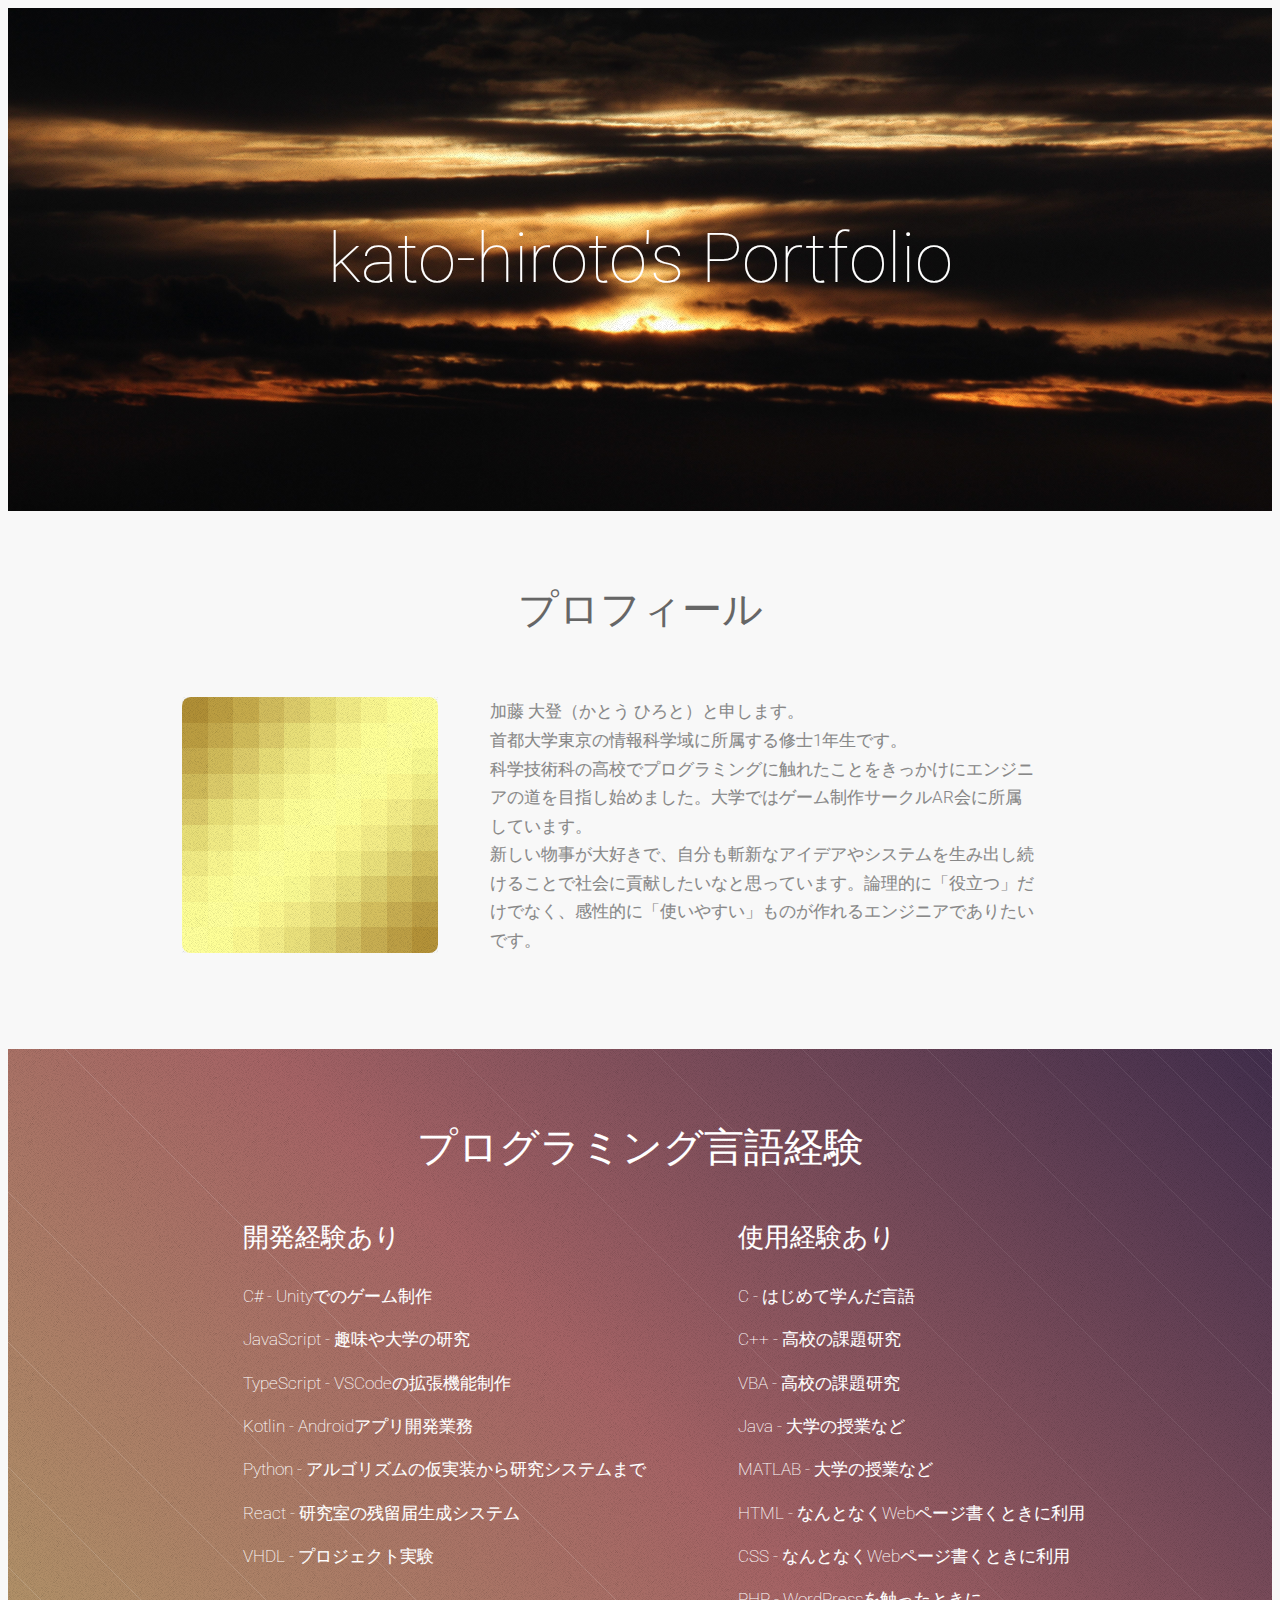
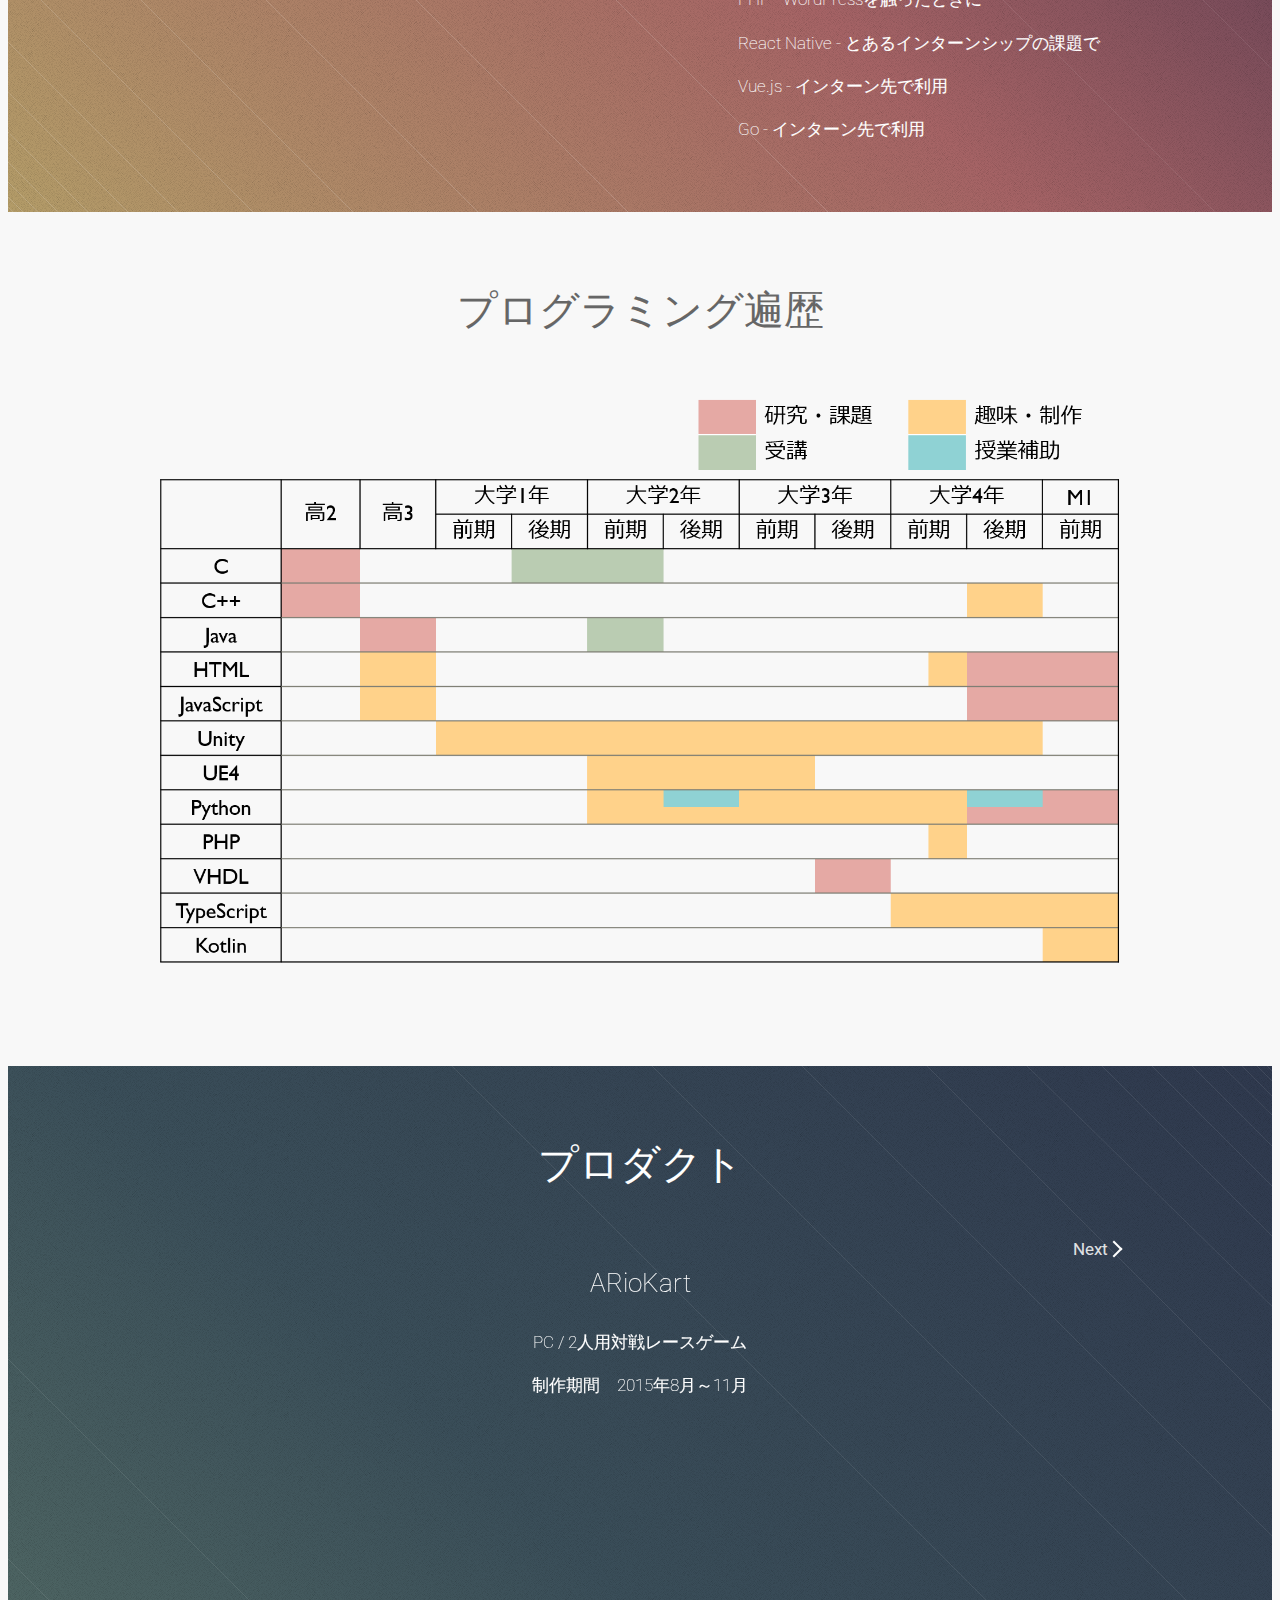
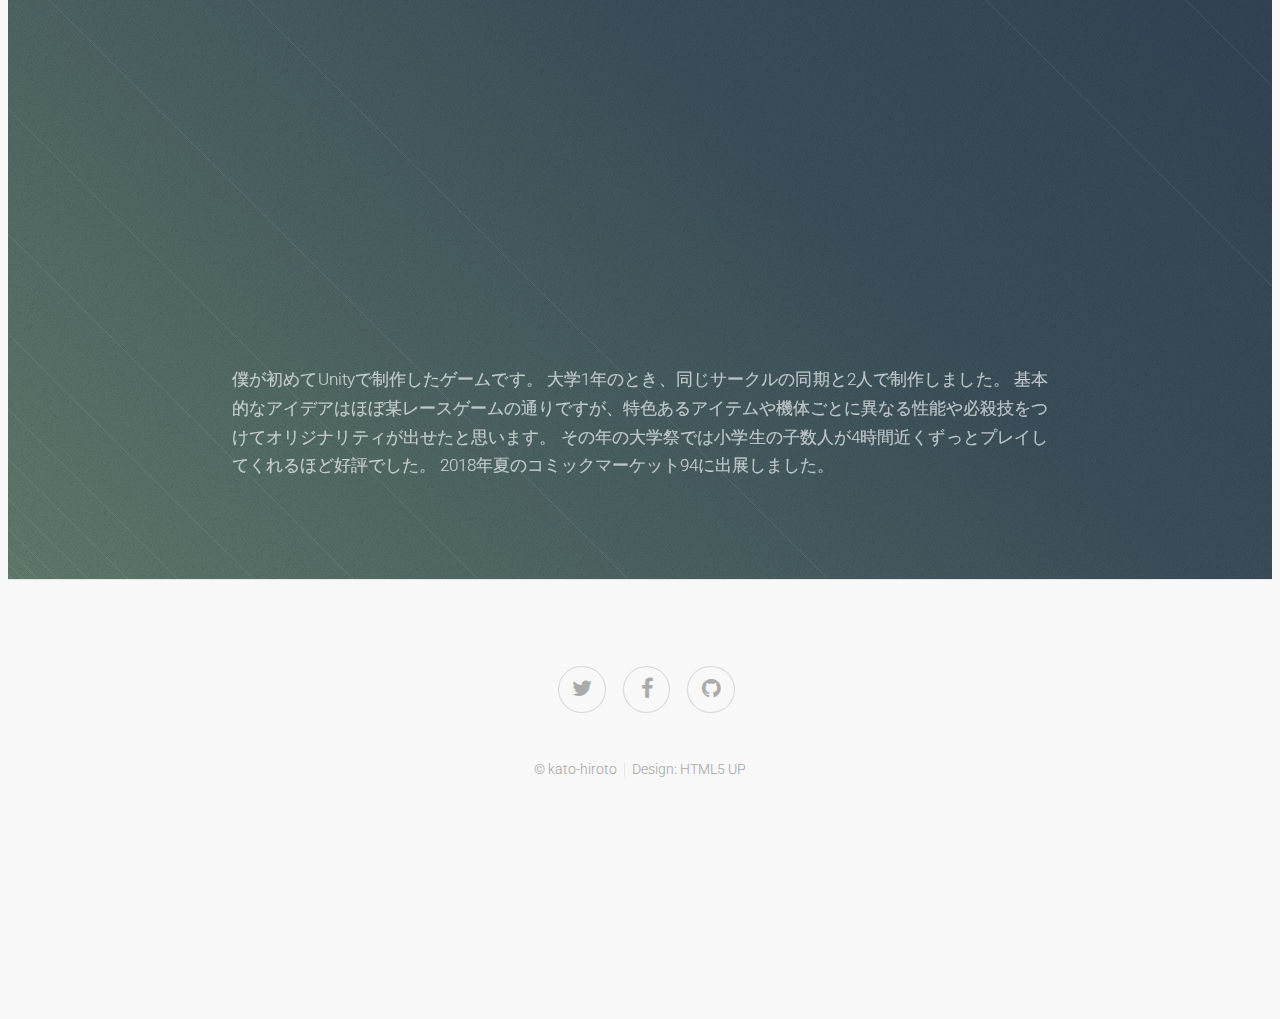
==== commit 6eb71266: "プロフィール修正" ====
--- a/index.html
+++ b/index.html
@@ -1,236 +1,301 @@
 <!DOCTYPE HTML>
 <!--
-	Tessellate by HTML5 UP
-	html5up.net | @ajlkn
-	Free for personal and commercial use under the CCA 3.0 license (html5up.net/license)
+    Tessellate by HTML5 UP
+    html5up.net | @ajlkn
+    Free for personal and commercial use under the CCA 3.0 license (html5up.net/license)
 -->
 <html>
-	<head>
-		<title>kato-hiroto's Portfolio</title>
-		<meta charset="utf-8" />
-		<meta name="viewport" content="width=device-width, initial-scale=1, user-scalable=no" />
-		<link rel="stylesheet" href="assets/css/main.css" />
-		<link rel="stylesheet" href="assets/css/origin.css" />
-	</head>
-	<body class="is-preload">
-
-		<section id="header" class="dark">
-			<header>
-				<h1>kato-hiroto's Portfolio</h1>
-			</header>
-		</section>
-
-		<section id="first" class="main">
-			<div class="content featured">
-				<div class="container">
-					<h2>プロフィール</h2>
-					<div class = "row">
-						<div class="col-4 col-12-narrow">
-							<p><a class="image">
-								<img src="images/profile.png" alt="" />
-							</a></p>
-						</div>
-						<div class="col-7 col-12-narrow">
-							<section>
-								<p style="text-align: left">
-								加藤 大登（かとう ひろと）と申します。<br>
-								科学技術科の高校でプログラミングに触れたことをきっかけにエンジニアの道を目指し始めました。<br>
-								首都大学東京のゲーム制作サークルAR会に所属しています。<br>
-								オリジナルのゲームを考えるのが好きで、誰でも楽しめるようなゲームを作りたいと思っています。<br>
-								<br>								
-								プログラミング言語<br>
-								開発経験あり：C#, Javascript, Typescript, React Native, Kotlin, Python, VHDL<br>
-								使用経験あり：C, C++, Java, HTML, CSS, PHP, MATLAB, VBA<br>
-								</p>
-							</section>
-						</div>
-					</div>
-				</div>
-			</div>
-		</section>
-		
-		<section id="second" class="main">
-			<div class="content dark style3 featured">
-				<div id ="siema" class="container">
-					<h2>プロダクト</h2>
-					<div id="moveButtons">
-						<a class="prev" style="float: left; visibility: hidden;">
-							<div class="arrow ar-left"></div><b>Previous</b>
-						</a>
-						<a class="next" style="float: right">
-							<b>Next</b><div class="arrow ar-right"></div>
-						</a>
-					</div>
-					<br>
-
-					<div class="siema">
-						<div style="margin-bottom: 30px">
-							<h3>ARioKart</h3>
-							<h4>PC / 2人用対戦レースゲーム</h4>
-							<h4>制作期間　2015年8月～11月</h4>
-							<div style="margin: 10px" class="movie-wrap">
-								<iframe width="560" height="315" src="https://www.youtube.com/embed/VtYho4hfaxI" frameborder="0" allow="accelerometer; autoplay; encrypted-media; gyroscope; picture-in-picture" allowfullscreen></iframe>
-							</div>
-							<p class="explain-align">
-								僕が初めてUnityで制作したゲームです。
-								大学1年のとき、同じサークルの同期と2人で制作しました。
-								基本的なアイデアはほぼ某レースゲームの通りですが、特色あるアイテムや機体ごとに異なる性能や必殺技をつけてオリジナリティが出せたと思います。
-								その年の大学祭では小学生の子数人が4時間近くずっとプレイしてくれるほど好評でした。
-								2018年夏のコミックマーケット94に出展しました。
-							</p>
-						</div>
-						
-						<div style="margin-bottom: 30px">
-							<h3>TMU -The Maze of Underground-</h3>
-							<h4>PC / 一人称視点ホラーゲーム</h4>
-							<h4>制作期間　2015年12月～2016年2月</h4>
-							<div style="margin: 10px" class="movie-wrap">
-								<iframe width="560" height="315" src="https://www.youtube.com/embed/wLN2egdXK6c" frameborder="0" allow="accelerometer; autoplay; encrypted-media; gyroscope; picture-in-picture" allowfullscreen></iframe>
-							</div>
-							<p class="explain-align">
-								『恐怖の森』に影響を受け、「怖さを楽しめる」ことをコンセプトに制作しました。
-								角から敵が現れるだけで結構怖さを感じることができ、僕自身もしばしば制作中にドキッとしていました。
-								迷路状のステージは毎回ランダムに生成されます。
-								また友人たちにテストプレイを手伝ってもらい、ライフや迷路の複雑さなどを見直して難易度を調整できるようにしました。
-								2018年夏のコミックマーケット94に出展しました。
-							</p>
-						</div>
-
-						<div style="margin-bottom: 30px">
-							<h3>DollyRun</h3>
-							<h4>スマートフォン / 1人用ランゲーム</h4>
-							<h4>制作期間　2017年7月～10月</h4>
-							<div style="margin: 10px" class="movie-wrap">
-								<div class="none" style="margin-left: 7%; margin-right: 7%;">
-									<a class="image fit"><img src="images/dollyrun.png" alt="" /></a>
-								</div>
-								<a href='https://play.google.com/store/apps/details?id=net.ARCircle.DollyRun&hl=ja&pcampaignid=MKT-Other-global-all-co-prtnr-py-PartBadge-Mar2515-1'><img alt='Google Playで手に入れよう' width="180px" src='https://play.google.com/intl/en_us/badges/images/generic/ja_badge_web_generic.png'/></a>
-								<a href="https://itunes.apple.com/jp/app/dollyrun/id1421924486?mt=8"><img src="https://linkmaker.itunes.apple.com/assets/shared/badges/ja-jp/appstore-lrg.svg"alt="AppStoreで入手" width="156px" style="margin-bottom: 12px"/></a>
-							</div>
-							<p class="explain-align">
-								スマホゲームのストア配信を目標に、サークルの同期が集まって制作したゲームです。
-								直感的に指で線路を引いて誘導するという独自の操作性を持っています。
-								UIデザイン、アイテムの挙動、チュートリアルなど担当を割り振って効率的に制作を進め、僕は線路に関連する処理と全体の調整担当として作業しました。
-								最終的には目標通り、Google PlayとApp Storeでの配信ができました。
-							</p>
-						</div>
-
-						<div style="margin-bottom: 30px">
-							<h3>Add-liblocks</h3>
-							<h4>PC / 通信対戦パズルゲーム</h4>
-							<h4>制作期間　2017年12月～2018年2月</h4>
-							<div style="margin: 10px" class="movie-wrap">
-								<iframe width="560" height="315" src="https://www.youtube.com/embed/ZuTXto72cFk" frameborder="0" allow="accelerometer; autoplay; encrypted-media; gyroscope; picture-in-picture" allowfullscreen></iframe>
-							</div>
-							<p class="explain-align">
-								プランナーを立てて制作したゲームです。
-								プランナーは作業に携わらないものの、明確な演出プランの指示や細かな仕様決定を逐次行ってくれたのでスムーズに制作できました。
-								オンライン化したいという要望など難しい要求もありましたが、あえて受け入れることでハイクオリティのゲームに仕上がったと感じています。
-								2018年冬のコミックマーケット95に出展しました。
-							</p>
-						</div>
-
-						<div style="margin-bottom: 30px">
-							<h3>KeyClick Farmer</h3>
-							<h4>VSCode拡張機能 / 拡大再生産・ログ表示</h4>
-							<h4>制作期間　2018年11月～</h4>
-							<div style="margin: 10px" class="movie-wrap">
-								<div style="margin-left: 32%; margin-right: 32%;">
-									<a class="image fit"><img src="images/keyclick.gif" alt="" style="height: 100%"/></a>
-								</div>
-								<a href="https://marketplace.visualstudio.com/items?itemName=iyokarof.keyclick-farmer">KeyClick Farmer - Visual Studio Marketplace</a>
-							</div>
-							<p class="explain-align">
-								よく利用するテキストエディタ『Visual Studio Code』を面白く使いたいと思い制作しました。
-								「作業を邪魔しない」「いつまでも遊べる」「キー入力で進行する」の3点を満たすゲームとして『Cookie Clicker』を連想し、拡大再生産の要素を取り入れました。
-								毎日役立つという点において、制作した意義があったと感じています。
-								今後もバグ修正や機能追加を行い、多くの人に利用される拡張機能を目指します。
-							</p>
-						</div>
-
-
-						<div style="margin-bottom: 30px">
-							<h3>その他 ボツ作品</h3>
-							<div class="inlineb">
-								<h4>焼肉強奪ゲーム</h4>
-								<blockquote class="twitter-tweet" data-lang="ja">
-									<p lang="ja" dir="ltr">
-										焼肉強奪ゲームついに誕生！<br>
-										焼けた肉を画面外に持っていくと2点、トングがぶつかると肉を50%の確率で落とす仕様です<br>
-										思っていたより上手く実装できたけど、想像以上にシュールな画面…… 
-										<a href="https://t.co/sIxRjxNVnL">pic.twitter.com/sIxRjxNVnL</a>
-									</p>
-									&mdash; いよか(かろふじ) (@iyokarof) 
-									<a href="https://twitter.com/iyokarof/status/832260586490654720?ref_src=twsrc%5Etfw">2017年2月16日</a>
-								</blockquote>
-								<script async src="https://platform.twitter.com/widgets.js" charset="utf-8"></script>
-							</div>
-
-							<div class="inlineb">
-								<h4>UE4でMMDを動かしてみた</h4>
-								<blockquote class="twitter-tweet" data-lang="ja">
-									<p lang="ja" dir="ltr">
-										サークルでUE4体験会をやりたいので、そのためのゲームを作ってみた<br>
-										ニコニ立体ちゃんがそこそこちゃんと動いたし、被破壊オブジェクトも簡単に作れたからよかった<br>
-										あとはどれだけ作り方をシンプルにできるか…… 
-										<a href="https://t.co/3LybxdUKkO">pic.twitter.com/3LybxdUKkO</a>
-									</p>
-									&mdash; いよか(かろふじ) (@iyokarof) 
-									<a href="https://twitter.com/iyokarof/status/873472259674972160?ref_src=twsrc%5Etfw">2017年6月10日</a>
-								</blockquote>
-								<script async src="https://platform.twitter.com/widgets.js" charset="utf-8"></script>
-							</div>
-						</div>
-					</div>
-				</div>
-			</div>
-			<script src="assets/js/origin.js"></script>
-			<script src="assets/js/siema.min.js"></script>
-			<script>
-				// 初期設定，ドラッグで移動したとき
-				const mySiema = new Siema({duration: 500, onChange: () => isShowButton(mySiema.currentSlide)});
-				const items = ["ARioKart", "TMU", "DollyRun", "Add-liblocks", "KeyClickFarmer", "Others"];
-
-				// prev/nextで移動したとき
-				document.querySelector('.prev').addEventListener('click', () => {mySiema.prev(); isShowButton(mySiema.currentSlide)});
-				document.querySelector('.next').addEventListener('click', () => {mySiema.next(); isShowButton(mySiema.currentSlide)});
-
-				// ボタンの設定，ボタンで移動したとき
-				Siema.prototype.addPagination = function() {
-					for (let i = 0; i < this.innerElements.length; i++) {
-						const btn = document.createElement('button');
-						btn.textContent = items[i];
-						btn.style.width = "170px";
-						btn.addEventListener('click', () => {this.goTo(i); isShowButton(i)});
-						this.selector.appendChild(btn);
-					}
-				}
-				mySiema.addPagination();
-			</script>
-		</section>
-		
-		<!-- Footer -->
-			<section id="footer">
-				<ul class="icons">
-					<li><a href="https://twitter.com/iyokarof" class="icon fa-twitter"><span class="label">Twitter</span></a></li>
-					<li><a href="https://www.facebook.com/profile.php?id=100011106666976" class="icon fa-facebook"><span class="label">Facebook</span></a></li>
-					<!-- <li><a href="#" class="icon fa-instagram"><span class="label">Instagram</span></a></li> -->
-					<!-- <li><a href="#" class="icon fa-dribbble"><span class="label">Dribbble</span></a></li> -->
-					<li><a href="https://github.com/kato-hiroto" class="icon fa-github"><span class="label">GitHub</span></a></li>
-				</ul>
-				<div class="copyright">
-					<ul class="menu">
-						<li>&copy; kato-hiroto</li><li>Design: <a href="http://html5up.net">HTML5 UP</a></li>
-					</ul>
-				</div>
-			</section>
-
-		<!-- Scripts -->
-			<script src="assets/js/jquery.min.js"></script>
-			<script src="assets/js/jquery.scrolly.min.js"></script>
-			<script src="assets/js/browser.min.js"></script>
-			<script src="assets/js/breakpoints.min.js"></script>
-			<script src="assets/js/util.js"></script>
-			<script src="assets/js/main.js"></script>
-	</body>
+    <head>
+        <title>kato-hiroto's Portfolio</title>
+        <meta charset="utf-8" />
+        <meta name="viewport" content="width=device-width, initial-scale=1, user-scalable=no" />
+        <link rel="stylesheet" href="assets/css/main.css" />
+        <link rel="stylesheet" href="assets/css/origin.css" />
+    </head>
+    <body class="is-preload">
+
+        <section id="header" class="dark">
+            <header>
+                <h1>kato-hiroto's Portfolio</h1>
+            </header>
+        </section>
+
+        <section id="first" class="main">
+            <div class="content featured">
+                <div class="container">
+                    <h2>プロフィール</h2>
+                    <div class = "row">
+                        <div class="col-4 col-12-narrow">
+                            <p><a class="image">
+                                <img src="images/profile.png" alt="" />
+                            </a></p>
+                        </div>
+                        <div class="col-7 col-12-narrow">
+                            <section>
+                                <p style="text-align: left">
+                                加藤 大登（かとう ひろと）と申します。<br>
+                                首都大学東京の情報科学域に所属する修士1年生です。<br>
+                                科学技術科の高校でプログラミングに触れたことをきっかけにエンジニアの道を目指し始めました。大学ではゲーム制作サークルAR会に所属しています。<br>
+                                新しい物事が大好きで、自分も斬新なアイデアやシステムを生み出し続けることで社会に貢献したいなと思っています。論理的に「役立つ」だけでなく、感性的に「使いやすい」ものが作れるエンジニアでありたいです。<br>
+                                </p>
+                            </section>
+                        </div>
+                    </div>
+                </div>
+            </div>
+        </section>
+        
+        <section id="second" class="main">
+            <div class="content dark style1 featured">
+                <div class="container">
+                    <h2>プログラミング言語経験</h2>
+                    <div class = "row">
+                        <div class="col-1 col-12-narrow">
+                        </div>
+                        <div class="col-6 col-12-narrow">
+                            <section style="text-align: left">
+                                <h3>開発経験あり</h3>
+                                <h4>C# - Unityでのゲーム制作</h4>
+                                <h4>JavaScript - 趣味や大学の研究</h4>
+                                <h4>TypeScript - VSCodeの拡張機能制作</h4>
+                                <h4>Kotlin - Androidアプリ開発業務</h4>
+                                <h4>Python - アルゴリズムの仮実装から研究システムまで</h4>
+                                <h4>React - 研究室の残留届生成システム</h4>
+                                <h4>VHDL - プロジェクト実験</h4>
+                            </section>
+                        </div>
+                        <div class="col-5 col-12-narrow">
+                            <section style="text-align: left">
+                                <h3>使用経験あり</h3>
+                                <h4>C - はじめて学んだ言語</h4>
+                                <h4>C++ - 高校の課題研究</h4>
+                                <h4>VBA - 高校の課題研究</h4>
+                                <h4>Java - 大学の授業など</h4>
+                                <h4>MATLAB - 大学の授業など</h4>
+                                <h4>HTML - なんとなくWebページ書くときに利用</h4>
+                                <h4>CSS - なんとなくWebページ書くときに利用</h4>
+                                <h4>PHP - WordPressを触ったときに</h4>
+                                <h4>React Native - とあるインターンシップの課題で</h4>
+                                <h4>Vue.js - インターン先で利用</h4>
+                                <h4>Go - インターン先で利用</h4>
+                            </section>
+                        </div>
+                    </div>
+                </div>
+            </div>
+        </section>
+        
+        <section id="third" class="main">
+            <div class="content featured">
+                <div class="container">
+                    <h2>プログラミング遍歴</h2>
+                    <div class = "row">
+                        <p><a class="image image-clear" style="background: unset;">
+                            <img src="images/history.png" alt=""/>
+                        </a></p>
+                    </div>
+                </div>
+            </div>
+        </section>
+        
+        <section id="forth" class="main">
+            <div class="content dark style3 featured">
+                <div id ="siema" class="container">
+                    <h2>プロダクト</h2>
+                    <div id="moveButtons">
+                        <a class="prev" style="float: left; visibility: hidden;">
+                            <div class="arrow ar-left"></div><b>Previous</b>
+                        </a>
+                        <a class="next" style="float: right">
+                            <b>Next</b><div class="arrow ar-right"></div>
+                        </a>
+                    </div>
+                    <br>
+
+                    <div class="siema">
+                        <div style="margin-bottom: 30px">
+                            <h3>ARioKart</h3>
+                            <h4>PC / 2人用対戦レースゲーム</h4>
+                            <h4>制作期間　2015年8月～11月</h4>
+                            <div style="margin: 10px" class="movie-wrap">
+                                <iframe width="560" height="315" src="https://www.youtube.com/embed/VtYho4hfaxI" frameborder="0" allow="accelerometer; autoplay; encrypted-media; gyroscope; picture-in-picture" allowfullscreen></iframe>
+                            </div>
+                            <p class="explain-align">
+                                僕が初めてUnityで制作したゲームです。
+                                大学1年のとき、同じサークルの同期と2人で制作しました。
+                                基本的なアイデアはほぼ某レースゲームの通りですが、特色あるアイテムや機体ごとに異なる性能や必殺技をつけてオリジナリティが出せたと思います。
+                                その年の大学祭では小学生の子数人が4時間近くずっとプレイしてくれるほど好評でした。
+                                2018年夏のコミックマーケット94に出展しました。
+                            </p>
+                        </div>
+                        
+                        <div style="margin-bottom: 30px">
+                            <h3>TMU -The Maze of Underground-</h3>
+                            <h4>PC / 一人称視点ホラーゲーム</h4>
+                            <h4>制作期間　2015年12月～2016年2月</h4>
+                            <div style="margin: 10px" class="movie-wrap">
+                                <iframe width="560" height="315" src="https://www.youtube.com/embed/wLN2egdXK6c" frameborder="0" allow="accelerometer; autoplay; encrypted-media; gyroscope; picture-in-picture" allowfullscreen></iframe>
+                            </div>
+                            <p class="explain-align">
+                                『恐怖の森』に影響を受け、「怖さを楽しめる」ことをコンセプトに制作しました。
+                                角から敵が現れるだけで結構怖さを感じることができ、僕自身もしばしば制作中にドキッとしていました。
+                                迷路状のステージは毎回ランダムに生成されます。
+                                また友人たちにテストプレイを手伝ってもらい、ライフや迷路の複雑さなどを見直して難易度を調整できるようにしました。
+                                2018年夏のコミックマーケット94に出展しました。
+                            </p>
+                        </div>
+
+                        <div style="margin-bottom: 30px">
+                            <h3>DollyRun</h3>
+                            <h4>スマートフォン / 1人用ランゲーム</h4>
+                            <h4>制作期間　2017年7月～10月</h4>
+                            <div style="margin: 10px" class="movie-wrap">
+                                <div class="none" style="margin-left: 7%; margin-right: 7%;">
+                                    <a class="image fit"><img src="images/dollyrun.png" alt="" /></a>
+                                </div>
+                                <!-- <a href='https://play.google.com/store/apps/details?id=net.ARCircle.DollyRun&hl=ja&pcampaignid=MKT-Other-global-all-co-prtnr-py-PartBadge-Mar2515-1'><img alt='Google Playで手に入れよう' width="180px" src='https://play.google.com/intl/en_us/badges/images/generic/ja_badge_web_generic.png'/></a> -->
+                                GooglePlay配信停止中
+                                <a href="https://itunes.apple.com/jp/app/dollyrun/id1421924486?mt=8"><img src="https://linkmaker.itunes.apple.com/assets/shared/badges/ja-jp/appstore-lrg.svg"alt="AppStoreで入手" width="156px" style="margin-bottom: 12px"/></a>
+                            </div>
+                            <p class="explain-align">
+                                スマホゲームのストア配信を目標に、サークルの同期が集まって制作したゲームです。
+                                直感的に指で線路を引いて誘導するという独自の操作性を持っています。
+                                UIデザイン、アイテムの挙動、チュートリアルなど担当を割り振って効率的に制作を進め、僕は線路に関連する処理と全体の調整担当として作業しました。
+                                最終的には目標通り、Google PlayとApp Storeでの配信ができました。
+                            </p>
+                        </div>
+
+                        <div style="margin-bottom: 30px">
+                            <h3>Add-liblocks</h3>
+                            <h4>PC / 通信対戦パズルゲーム</h4>
+                            <h4>制作期間　2017年12月～2018年2月</h4>
+                            <div style="margin: 10px" class="movie-wrap">
+                                <iframe width="560" height="315" src="https://www.youtube.com/embed/ZuTXto72cFk" frameborder="0" allow="accelerometer; autoplay; encrypted-media; gyroscope; picture-in-picture" allowfullscreen></iframe>
+                            </div>
+                            <p class="explain-align">
+                                プランナーを立てて制作したゲームです。
+                                プランナーは作業に携わらないものの、明確な演出プランの指示や細かな仕様決定を逐次行ってくれたのでスムーズに制作できました。
+                                オンライン化したいという要望など難しい要求もありましたが、あえて受け入れることでハイクオリティのゲームに仕上がったと感じています。
+                                2018年冬のコミックマーケット95に出展しました。
+                            </p>
+                        </div>
+
+                        <div style="margin-bottom: 30px">
+                            <h3>KeyClick Farmer</h3>
+                            <h4>VSCode拡張機能 / 拡大再生産・ログ表示</h4>
+                            <h4>制作期間　2018年11月～</h4>
+                            <div style="margin: 10px" class="movie-wrap">
+                                <div style="margin-left: 32%; margin-right: 32%;">
+                                    <a class="image fit"><img src="images/keyclick.gif" alt="" style="height: 100%"/></a>
+                                </div>
+                                <a href="https://marketplace.visualstudio.com/items?itemName=iyokarof.keyclick-farmer">KeyClick Farmer - Visual Studio Marketplace</a>
+                            </div>
+                            <p class="explain-align">
+                                よく利用するテキストエディタ『Visual Studio Code』を面白く使いたいと思い制作しました。
+                                「作業を邪魔しない」「いつまでも遊べる」「キー入力で進行する」の3点を満たすゲームとして『Cookie Clicker』を連想し、拡大再生産の要素を取り入れました。
+                                毎日役立つという点において、制作した意義があったと感じています。
+                                今後もバグ修正や機能追加を行い、多くの人に利用される拡張機能を目指します。
+                            </p>
+                        </div>
+
+
+                        <div style="margin-bottom: 30px">
+                            <h3>その他 ボツ作品</h3>
+                            <div class="inlineb">
+                                <h4>焼肉強奪ゲーム</h4>
+                                <blockquote class="twitter-tweet" data-lang="ja">
+                                    <p lang="ja" dir="ltr">
+                                        焼肉強奪ゲームついに誕生！<br>
+                                        焼けた肉を画面外に持っていくと2点、トングがぶつかると肉を50%の確率で落とす仕様です<br>
+                                        思っていたより上手く実装できたけど、想像以上にシュールな画面…… 
+                                        <a href="https://t.co/sIxRjxNVnL">pic.twitter.com/sIxRjxNVnL</a>
+                                    </p>
+                                    &mdash; いよか(かろふじ) (@iyokarof) 
+                                    <a href="https://twitter.com/iyokarof/status/832260586490654720?ref_src=twsrc%5Etfw">2017年2月16日</a>
+                                </blockquote>
+                                <script async src="https://platform.twitter.com/widgets.js" charset="utf-8"></script>
+                            </div>
+
+                            <div class="inlineb">
+                                <h4>UE4でMMDを動かしてみた</h4>
+                                <blockquote class="twitter-tweet" data-lang="ja">
+                                    <p lang="ja" dir="ltr">
+                                        サークルでUE4体験会をやりたいので、そのためのゲームを作ってみた<br>
+                                        ニコニ立体ちゃんがそこそこちゃんと動いたし、被破壊オブジェクトも簡単に作れたからよかった<br>
+                                        あとはどれだけ作り方をシンプルにできるか…… 
+                                        <a href="https://t.co/3LybxdUKkO">pic.twitter.com/3LybxdUKkO</a>
+                                    </p>
+                                    &mdash; いよか(かろふじ) (@iyokarof) 
+                                    <a href="https://twitter.com/iyokarof/status/873472259674972160?ref_src=twsrc%5Etfw">2017年6月10日</a>
+                                </blockquote>
+                                <script async src="https://platform.twitter.com/widgets.js" charset="utf-8"></script>
+                            </div>
+                        </div>
+                    </div>
+                </div>
+            </div>
+            <script src="assets/js/origin.js"></script>
+            <script src="assets/js/siema.min.js"></script>
+            <script>
+                // 初期設定
+                const mySiema = new Siema({duration: 500, onChange: () => isShowButton(mySiema.currentSlide)});
+                const items = ["ARioKart", "TMU", "DollyRun", "Add-liblocks", "KeyClickFarmer", "Others"];
+                // prev/nextで移動したとき
+                document.querySelector('.prev').addEventListener('click', () => {mySiema.prev(); isShowButton(mySiema.currentSlide)});
+                document.querySelector('.next').addEventListener('click', () => {mySiema.next(); isShowButton(mySiema.currentSlide)});
+
+                // ボタンの表示
+                function setting(){
+
+                    // ボタンの設定，ボタンで移動したとき
+                    Siema.prototype.addPagination = function() {
+                        for (let i = 0; i < this.innerElements.length; i++) {
+                            const btn = document.createElement('button');
+                            btn.textContent = items[i];
+                            btn.style.width = "170px";
+                            btn.addEventListener('click', () => {this.goTo(i); isShowButton(i)});
+                            this.selector.appendChild(btn);
+                        }
+                    }
+                    mySiema.addPagination();
+                }
+
+                // ウィンドウリサイズ時
+                var timeoutId;
+                window.addEventListener("resize", function () {
+                    clearTimeout(timeoutId);
+                    timeoutId = setTimeout(function () {
+                        setting()
+                    }, 500);
+                });
+
+                // はじめのボタン表示
+                setting()
+            </script>
+        </section>
+        
+        <!-- Footer -->
+            <section id="footer">
+                <ul class="icons">
+                    <li><a href="https://twitter.com/iyokarof" class="icon fa-twitter"><span class="label">Twitter</span></a></li>
+                    <li><a href="https://www.facebook.com/profile.php?id=100011106666976" class="icon fa-facebook"><span class="label">Facebook</span></a></li>
+                    <!-- <li><a href="#" class="icon fa-instagram"><span class="label">Instagram</span></a></li> -->
+                    <!-- <li><a href="#" class="icon fa-dribbble"><span class="label">Dribbble</span></a></li> -->
+                    <li><a href="https://github.com/kato-hiroto" class="icon fa-github"><span class="label">GitHub</span></a></li>
+                </ul>
+                <div class="copyright">
+                    <ul class="menu">
+                        <li>&copy; kato-hiroto</li><li>Design: <a href="http://html5up.net">HTML5 UP</a></li>
+                    </ul>
+                </div>
+            </section>
+
+        <!-- Scripts -->
+            <script src="assets/js/jquery.min.js"></script>
+            <script src="assets/js/jquery.scrolly.min.js"></script>
+            <script src="assets/js/browser.min.js"></script>
+            <script src="assets/js/breakpoints.min.js"></script>
+            <script src="assets/js/util.js"></script>
+            <script src="assets/js/main.js"></script>
+    </body>
 </html>
--- a/assets/css/origin.css
+++ b/assets/css/origin.css
@@ -53,6 +53,10 @@
 	max-width: 40%;
 }
 
+.image-clear:after {
+    background: initial;
+}
+
 @media screen and (max-width: 460px){
 	.none {display:none}
 	.appear {display:inline-block}
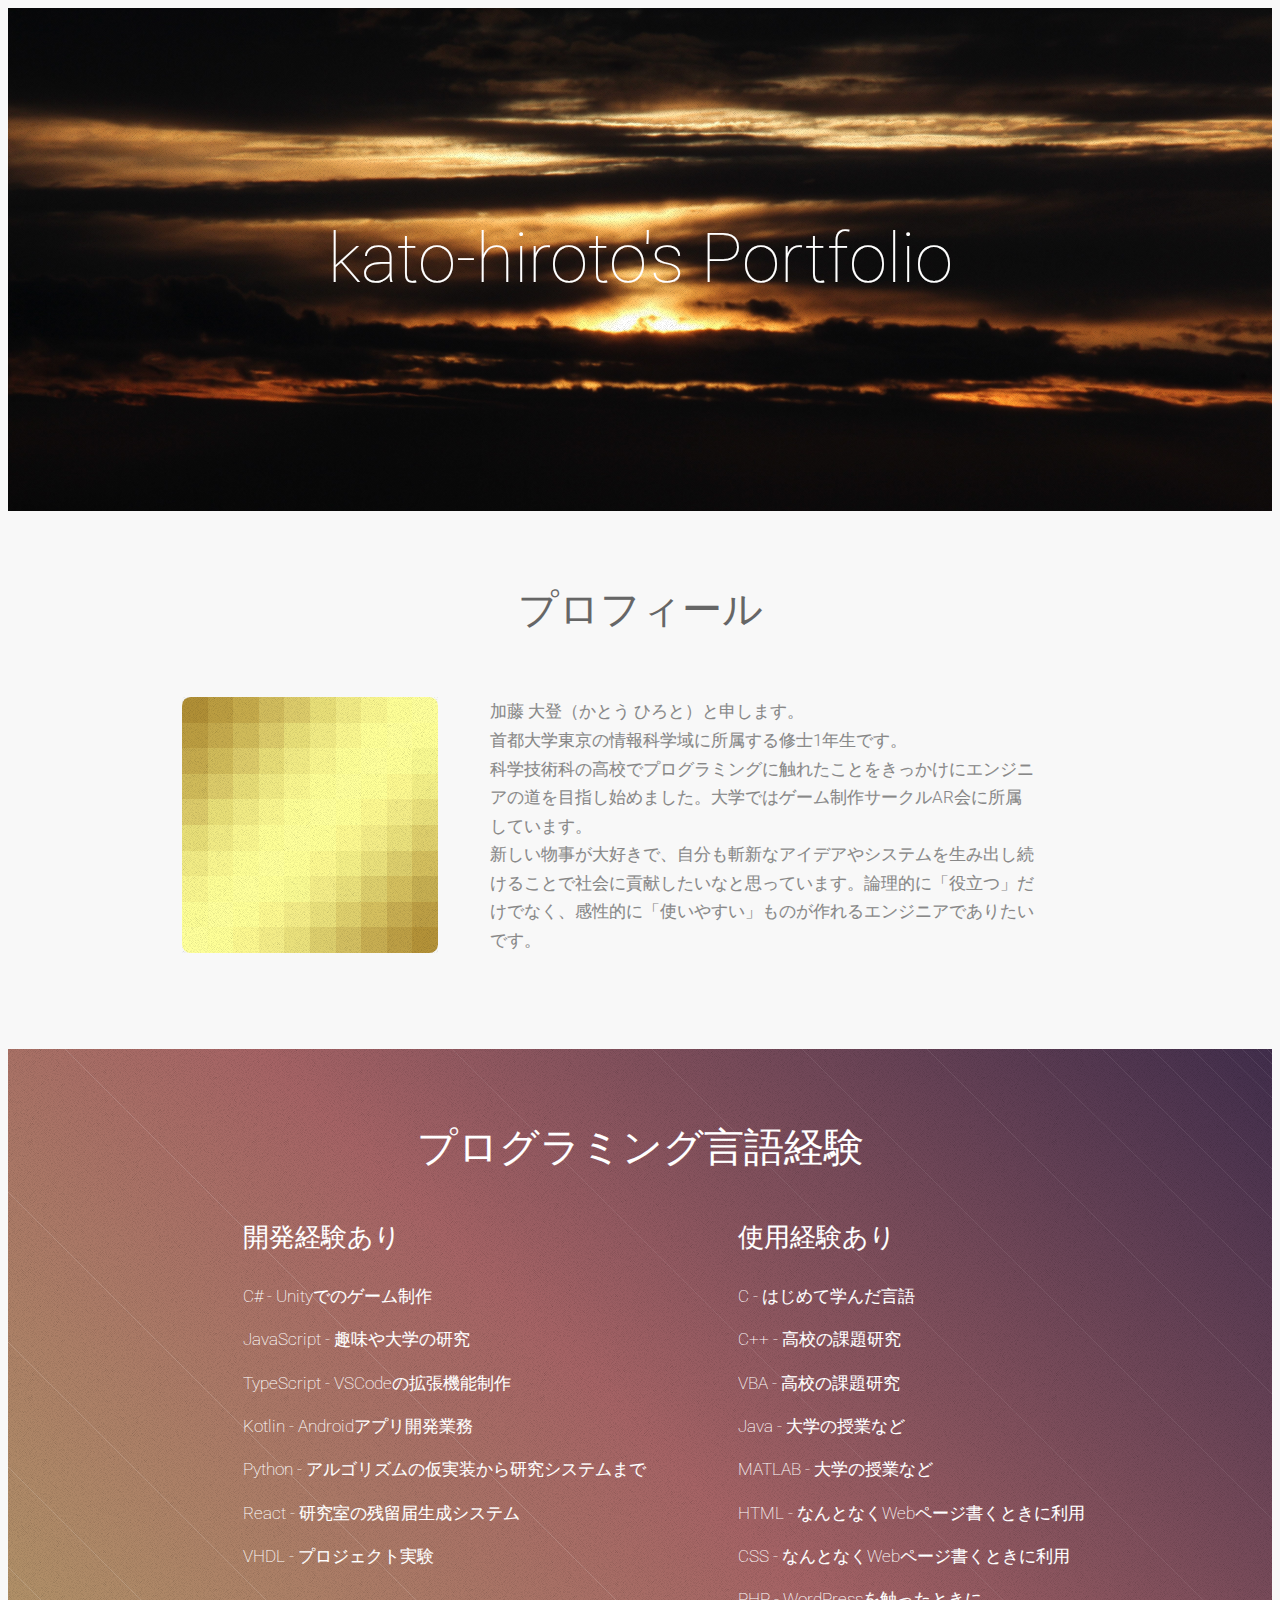
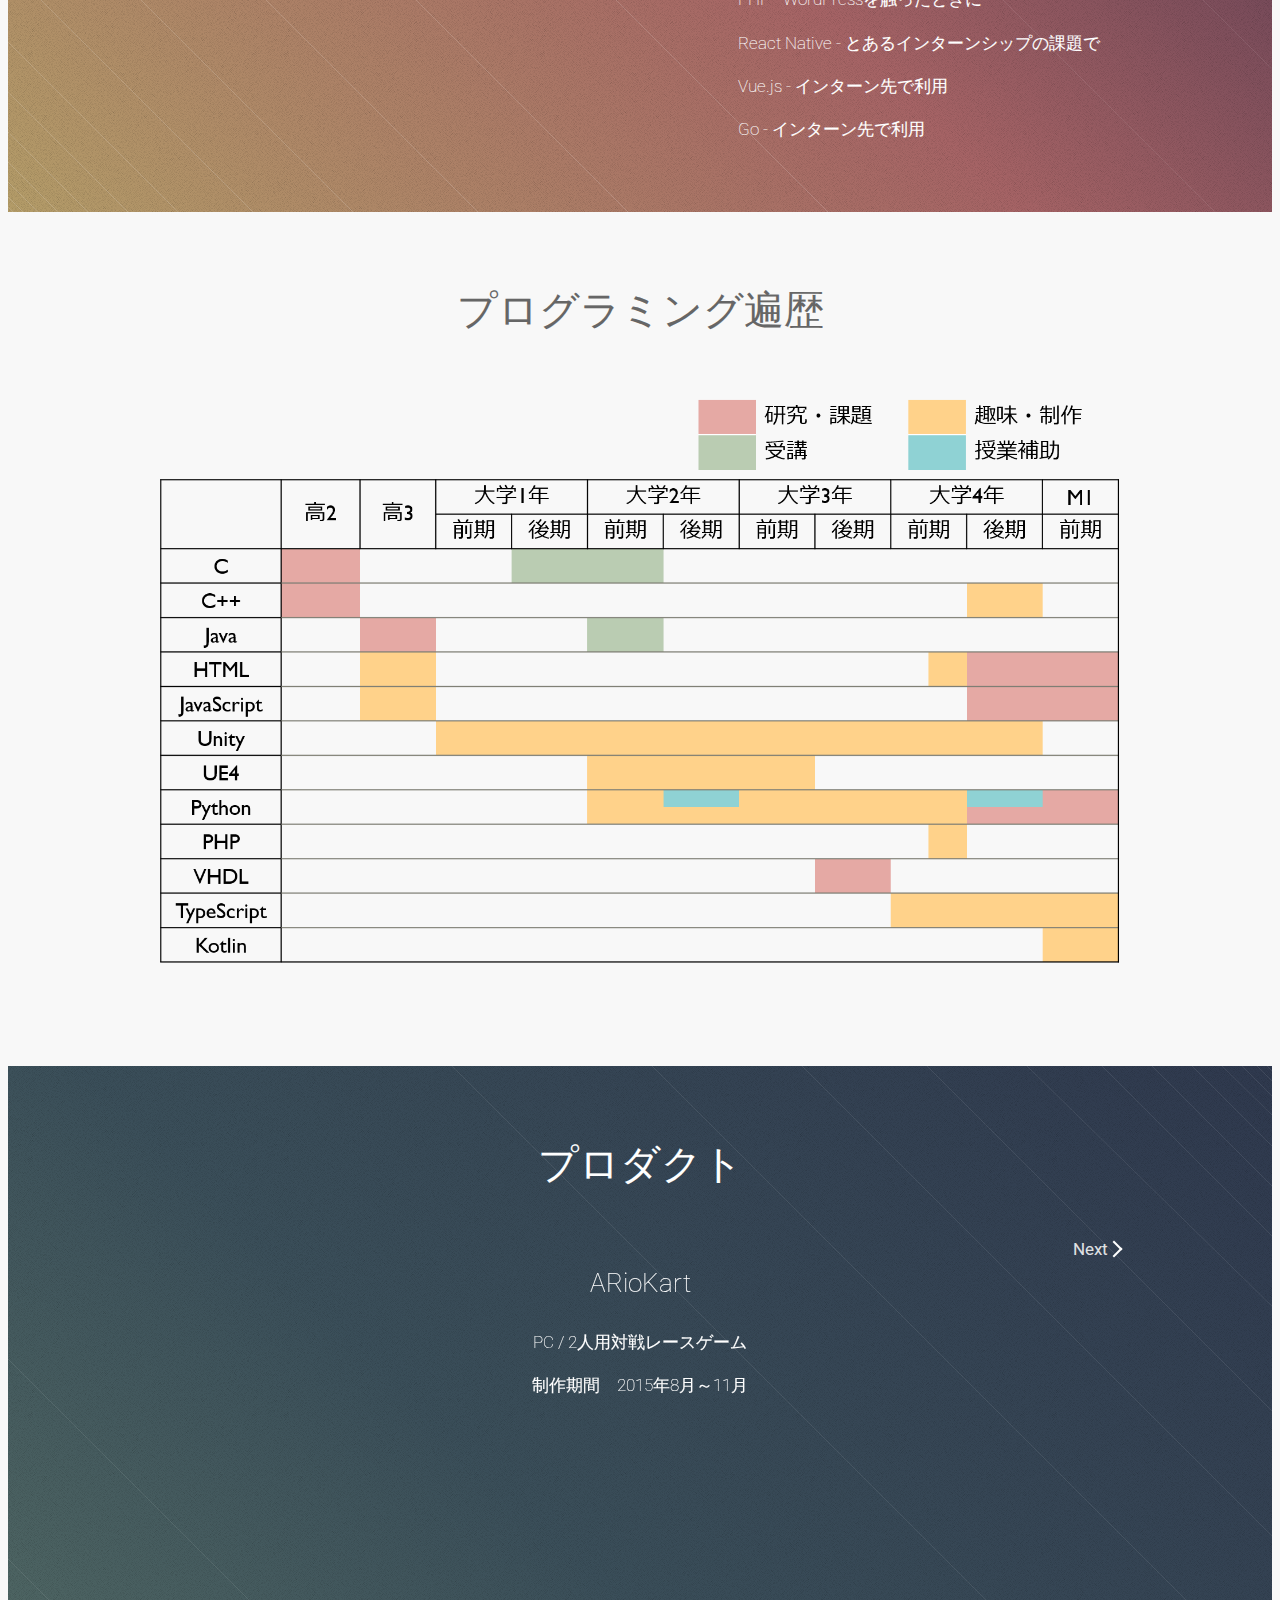
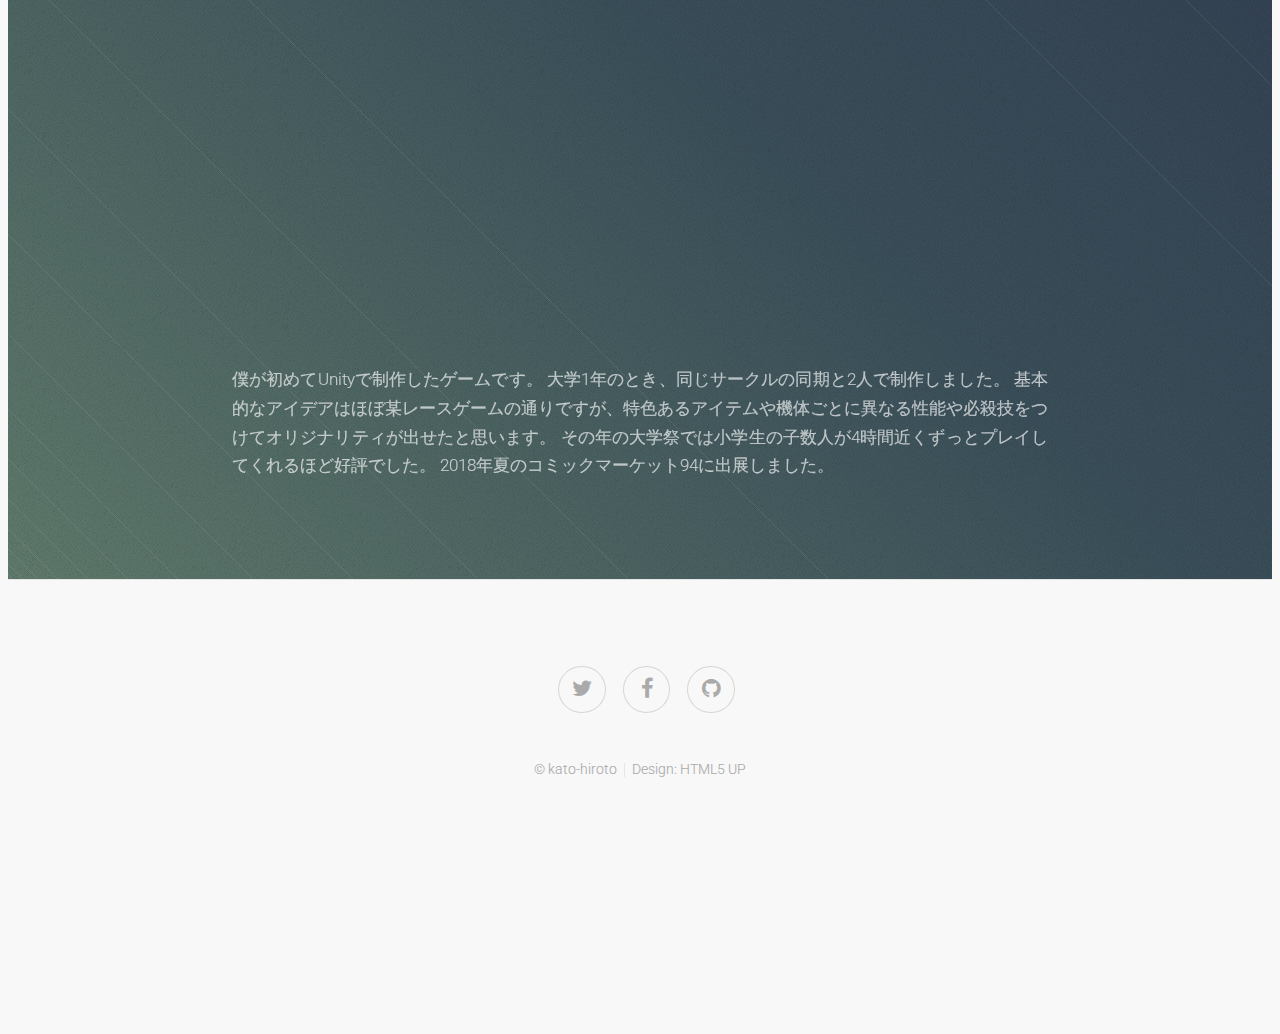
==== commit 1121713d: "説明書きかけ" ====
--- a/index.html
+++ b/index.html
@@ -179,6 +179,30 @@
                                 2018年冬のコミックマーケット95に出展しました。
                             </p>
                         </div>
+                        
+                        <div style="margin-bottom: 30px">
+                            <h3>蒼輪-アオリン-</h3>
+                            <h4>PC / 回避アクションゲーム</h4>
+                            <h4>制作期間　2019年8月21日～23日</h4>
+                            <div style="margin: 10px" class="movie-wrap">
+                                <iframe width="560" height="315" src="https://www.youtube.com/embed/pLE3KQzmovU" frameborder="0" allow="accelerometer; autoplay; encrypted-media; gyroscope; picture-in-picture" allowfullscreen></iframe>
+                            </div>
+                            <p class="explain-align">
+                                コロプラのハッカソンで制作したゲームです。
+                            </p>
+                        </div>
+                        
+                        <div style="margin-bottom: 30px">
+                            <h3>INSTANT MUSEUM</h3>
+                            <h4>PC / 反射神経色塗りゲーム</h4>
+                            <h4>制作期間　2019年9月14日～15日</h4>
+                            <div style="margin: 10px" class="movie-wrap">
+                                <iframe width="560" height="315" src="https://www.youtube.com/embed/w1YWuoke77c" frameborder="0" allow="accelerometer; autoplay; encrypted-media; gyroscope; picture-in-picture" allowfullscreen></iframe>
+                            </div>
+                            <p class="explain-align">
+                                アカツキのハッカソンで制作したゲームです。
+                            </p>
+                        </div>
 
                         <div style="margin-bottom: 30px">
                             <h3>KeyClick Farmer</h3>
@@ -239,7 +263,7 @@
             <script>
                 // 初期設定
                 const mySiema = new Siema({duration: 500, onChange: () => isShowButton(mySiema.currentSlide)});
-                const items = ["ARioKart", "TMU", "DollyRun", "Add-liblocks", "KeyClickFarmer", "Others"];
+                const items = ["ARioKart", "TMU", "DollyRun", "Add-liblocks", "AORIN", "INSTANT MUSEUM", "KeyClickFarmer", "Others"];
                 // prev/nextで移動したとき
                 document.querySelector('.prev').addEventListener('click', () => {mySiema.prev(); isShowButton(mySiema.currentSlide)});
                 document.querySelector('.next').addEventListener('click', () => {mySiema.next(); isShowButton(mySiema.currentSlide)});
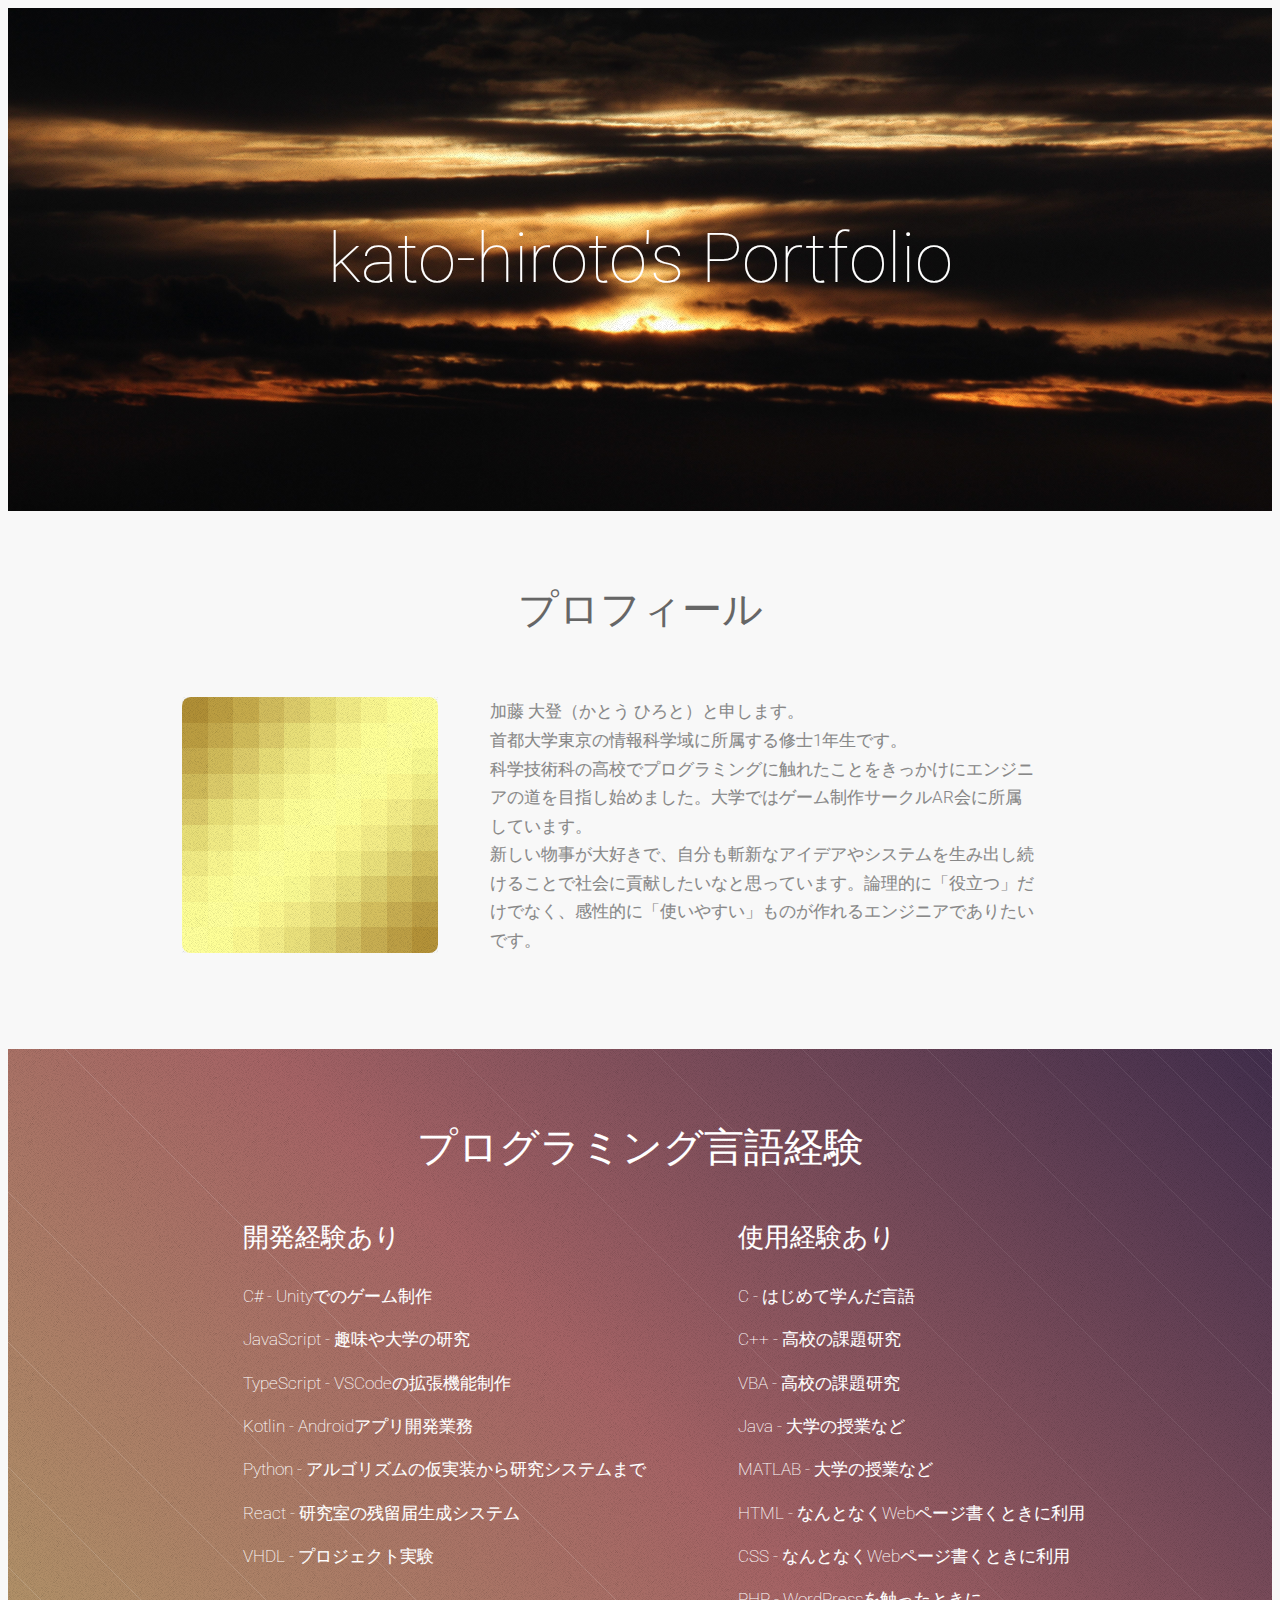
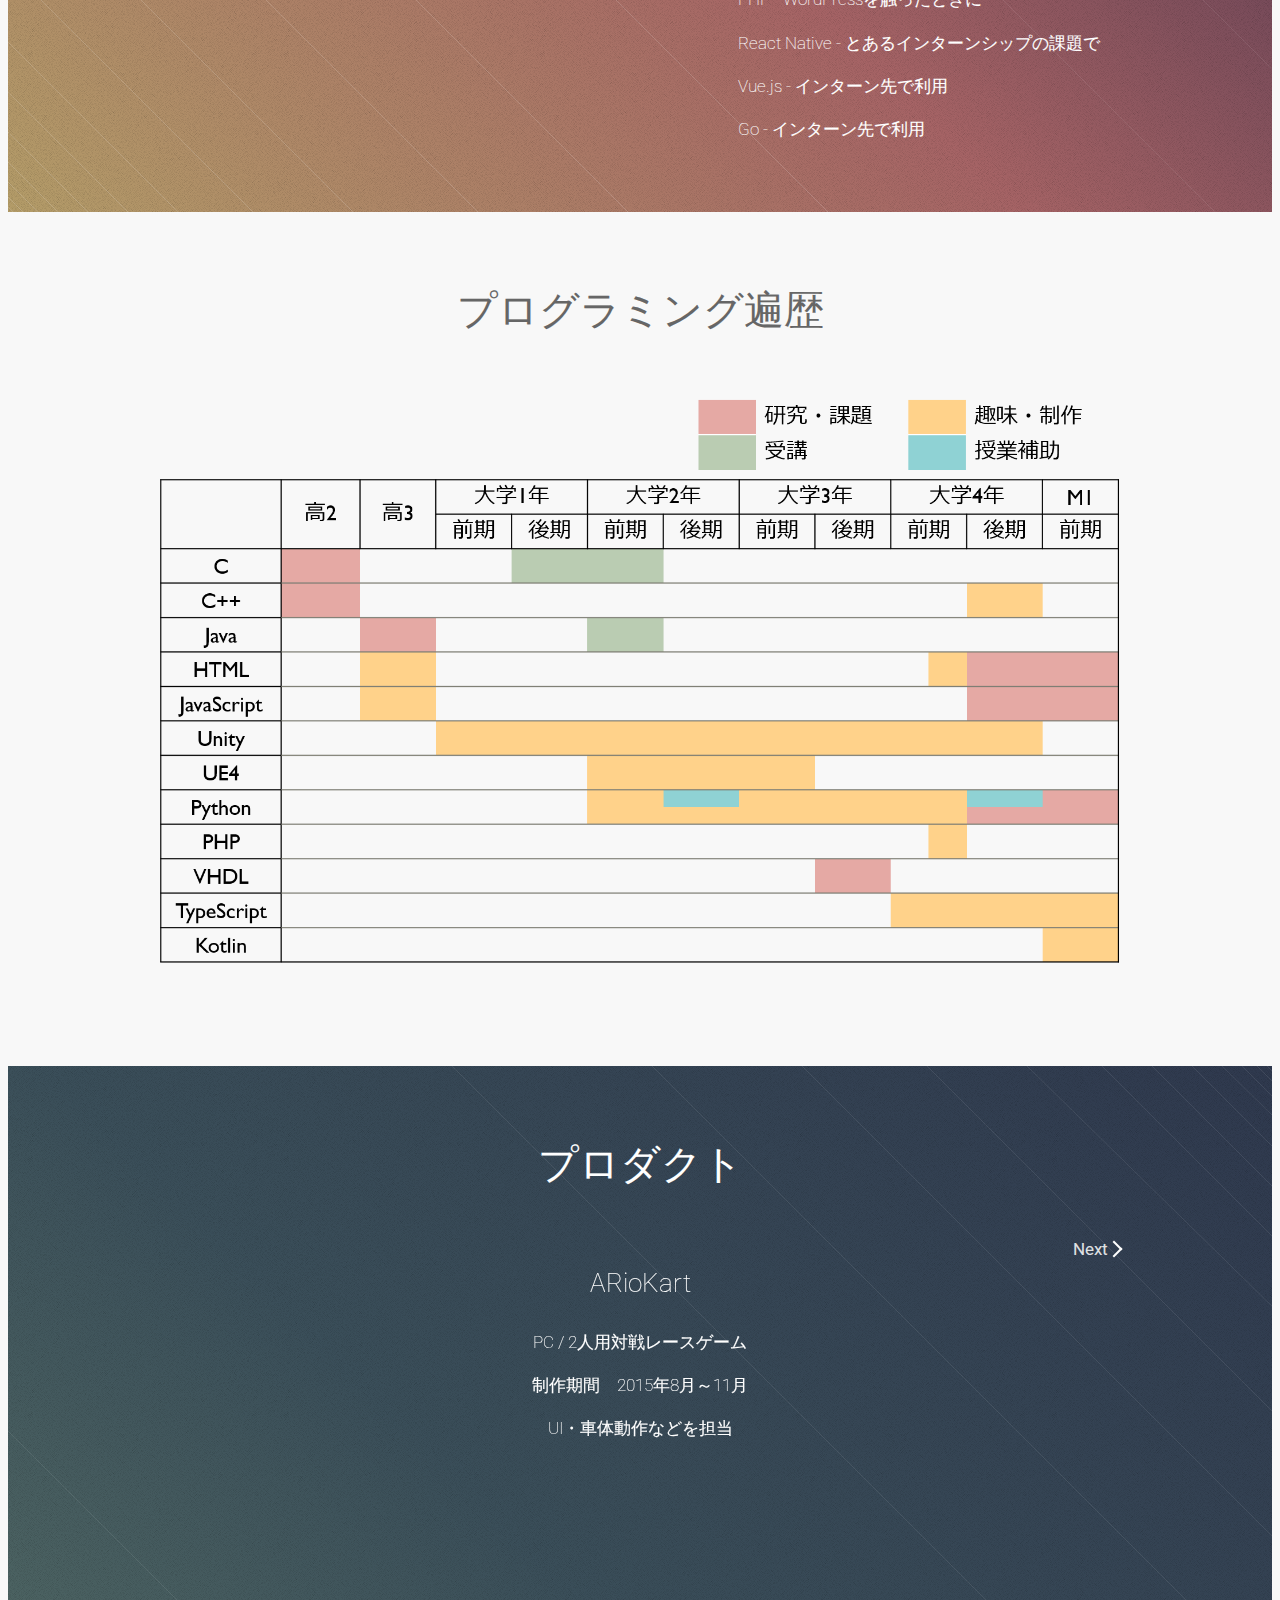
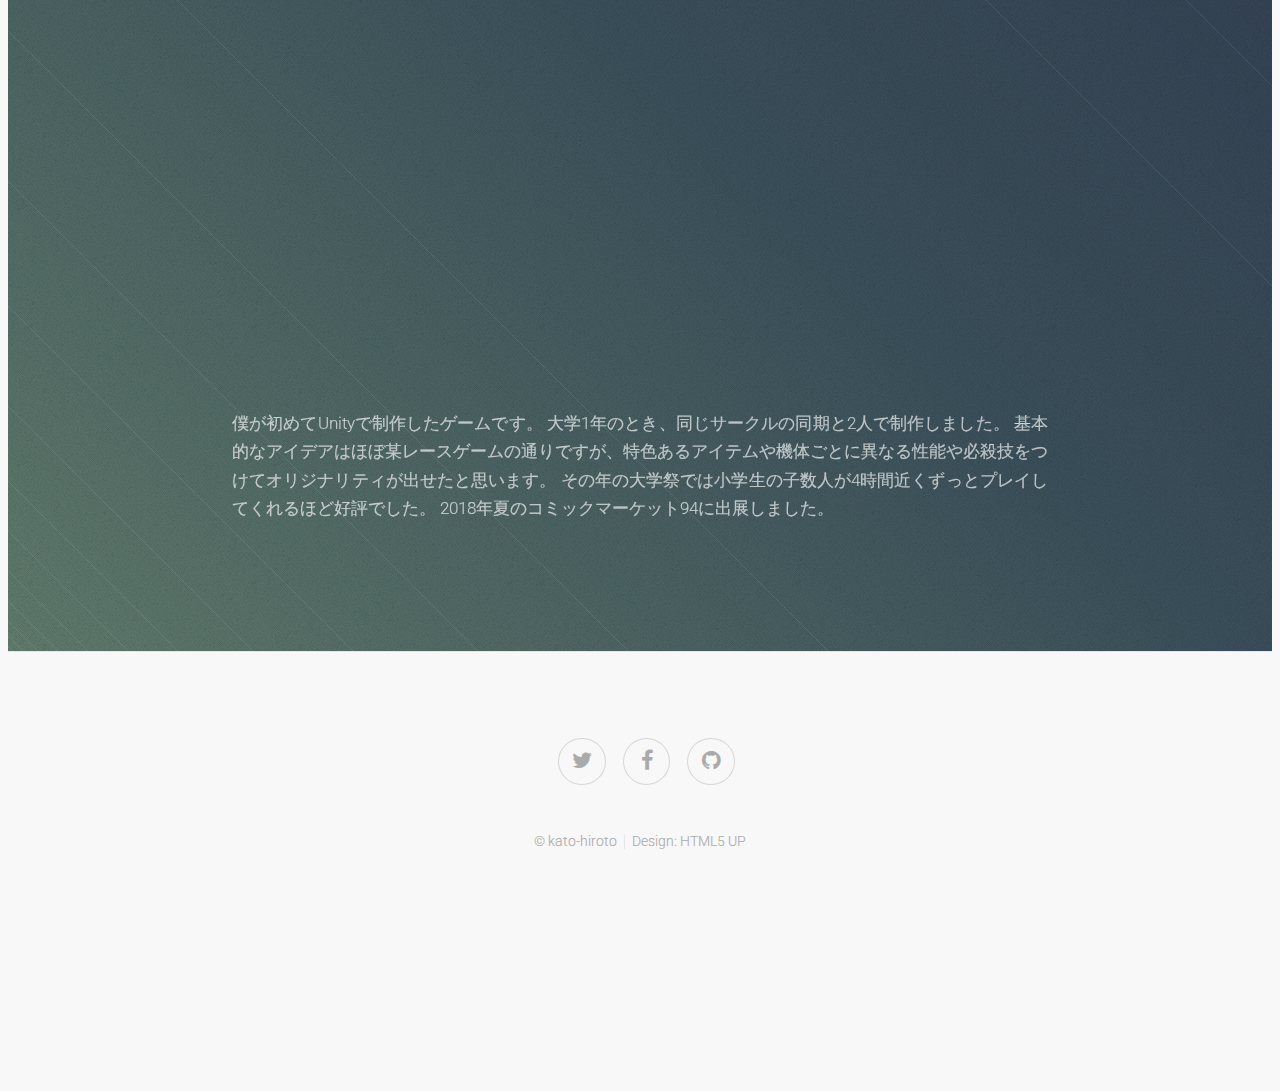
==== commit 5b902819: "ハッカソンエピソード記載" ====
--- a/index.html
+++ b/index.html
@@ -117,6 +117,7 @@
                             <h3>ARioKart</h3>
                             <h4>PC / 2人用対戦レースゲーム</h4>
                             <h4>制作期間　2015年8月～11月</h4>
+                            <h4>UI・車体動作などを担当</h4>
                             <div style="margin: 10px" class="movie-wrap">
                                 <iframe width="560" height="315" src="https://www.youtube.com/embed/VtYho4hfaxI" frameborder="0" allow="accelerometer; autoplay; encrypted-media; gyroscope; picture-in-picture" allowfullscreen></iframe>
                             </div>
@@ -133,6 +134,7 @@
                             <h3>TMU -The Maze of Underground-</h3>
                             <h4>PC / 一人称視点ホラーゲーム</h4>
                             <h4>制作期間　2015年12月～2016年2月</h4>
+                            <h4>すべて担当（1人制作）</h4>
                             <div style="margin: 10px" class="movie-wrap">
                                 <iframe width="560" height="315" src="https://www.youtube.com/embed/wLN2egdXK6c" frameborder="0" allow="accelerometer; autoplay; encrypted-media; gyroscope; picture-in-picture" allowfullscreen></iframe>
                             </div>
@@ -149,6 +151,7 @@
                             <h3>DollyRun</h3>
                             <h4>スマートフォン / 1人用ランゲーム</h4>
                             <h4>制作期間　2017年7月～10月</h4>
+                            <h4>線路の操作、各部分の結合、アプリビルドなどを担当</h4>
                             <div style="margin: 10px" class="movie-wrap">
                                 <div class="none" style="margin-left: 7%; margin-right: 7%;">
                                     <a class="image fit"><img src="images/dollyrun.png" alt="" /></a>
@@ -169,6 +172,7 @@
                             <h3>Add-liblocks</h3>
                             <h4>PC / 通信対戦パズルゲーム</h4>
                             <h4>制作期間　2017年12月～2018年2月</h4>
+                            <h4>ゲームシステム開発を担当</h4>
                             <div style="margin: 10px" class="movie-wrap">
                                 <iframe width="560" height="315" src="https://www.youtube.com/embed/ZuTXto72cFk" frameborder="0" allow="accelerometer; autoplay; encrypted-media; gyroscope; picture-in-picture" allowfullscreen></iframe>
                             </div>
@@ -184,11 +188,16 @@
                             <h3>蒼輪-アオリン-</h3>
                             <h4>PC / 回避アクションゲーム</h4>
                             <h4>制作期間　2019年8月21日～23日</h4>
+                            <h4>アイデア、UIデザイン・システムを担当</h4>
                             <div style="margin: 10px" class="movie-wrap">
                                 <iframe width="560" height="315" src="https://www.youtube.com/embed/pLE3KQzmovU" frameborder="0" allow="accelerometer; autoplay; encrypted-media; gyroscope; picture-in-picture" allowfullscreen></iframe>
                             </div>
                             <p class="explain-align">
-                                コロプラのハッカソンで制作したゲームです。
+                                メンバー3人、3日間のハッカソンで制作したゲームです。
+                                ニュースをヒントにこのゲームを提案したところ、メンバーや社員の方に笑いながらも受け入れていただきました。
+                                僕にとっては初めてのハッカソンでしたが、各メンバーの技術力が高く、1日目にはもうベースシステムが完成していました。
+                                その後は車両の種類を増やしたりチュートリアルを作ったりと、クオリティ向上に専念出来ました。
+                                どのチームも質が高い中で最終的には12チーム中2位という結果を頂き、自分の技術に自信がつきました。
                             </p>
                         </div>
                         
@@ -196,11 +205,15 @@
                             <h3>INSTANT MUSEUM</h3>
                             <h4>PC / 反射神経色塗りゲーム</h4>
                             <h4>制作期間　2019年9月14日～15日</h4>
+                            <h4>UIデザイン・システムを担当</h4>
                             <div style="margin: 10px" class="movie-wrap">
                                 <iframe width="560" height="315" src="https://www.youtube.com/embed/w1YWuoke77c" frameborder="0" allow="accelerometer; autoplay; encrypted-media; gyroscope; picture-in-picture" allowfullscreen></iframe>
                             </div>
                             <p class="explain-align">
-                                アカツキのハッカソンで制作したゲームです。
+                                メンバー3人、2日間のハッカソンで制作したゲームです。
+                                こちらはメンバーの一人のアイデアを採用し、内容やシステムの構成を2時間かけて詳細に詰めてから開発を始めました。
+                                始める前は完成するか不安でしたが、構成が固まっていたので機能を次々と実装することができました。
+                                僕はUI周りのスクリプトとデザインの担当でした。シンプルなゲーム性をストーリーで補うUIデザインを実装したところ、メンバーや社員の方から自動生成される絵にマッチした雰囲気を評価していただきました。
                             </p>
                         </div>
 
@@ -208,6 +221,7 @@
                             <h3>KeyClick Farmer</h3>
                             <h4>VSCode拡張機能 / 拡大再生産・ログ表示</h4>
                             <h4>制作期間　2018年11月～</h4>
+                            <h4>すべて担当（1人制作）</h4>
                             <div style="margin: 10px" class="movie-wrap">
                                 <div style="margin-left: 32%; margin-right: 32%;">
                                     <a class="image fit"><img src="images/keyclick.gif" alt="" style="height: 100%"/></a>
@@ -263,7 +277,7 @@
             <script>
                 // 初期設定
                 const mySiema = new Siema({duration: 500, onChange: () => isShowButton(mySiema.currentSlide)});
-                const items = ["ARioKart", "TMU", "DollyRun", "Add-liblocks", "AORIN", "INSTANT MUSEUM", "KeyClickFarmer", "Others"];
+                const items = ["ARioKart", "TMU", "DollyRun", "Add-liblocks", "AORIN", "InstantMuseum", "KeyClickFarmer", "Others"];
                 // prev/nextで移動したとき
                 document.querySelector('.prev').addEventListener('click', () => {mySiema.prev(); isShowButton(mySiema.currentSlide)});
                 document.querySelector('.next').addEventListener('click', () => {mySiema.next(); isShowButton(mySiema.currentSlide)});
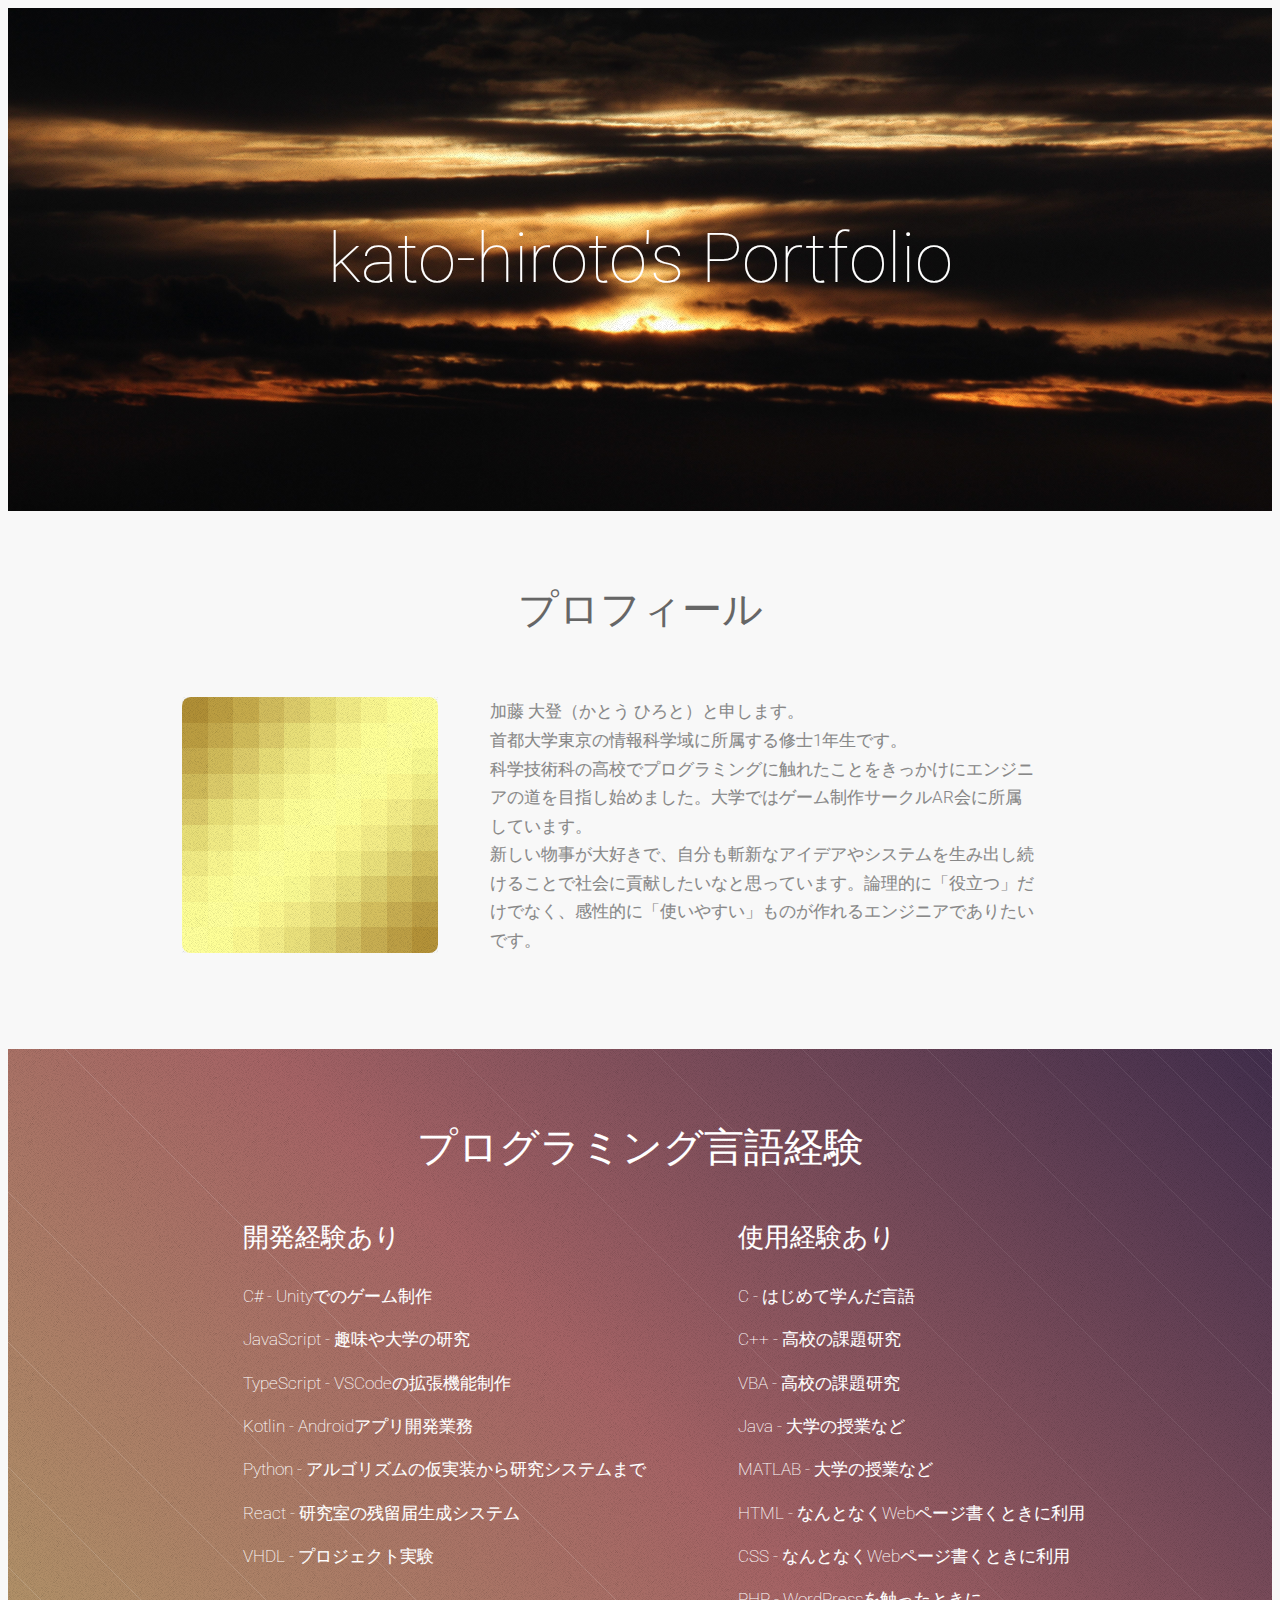
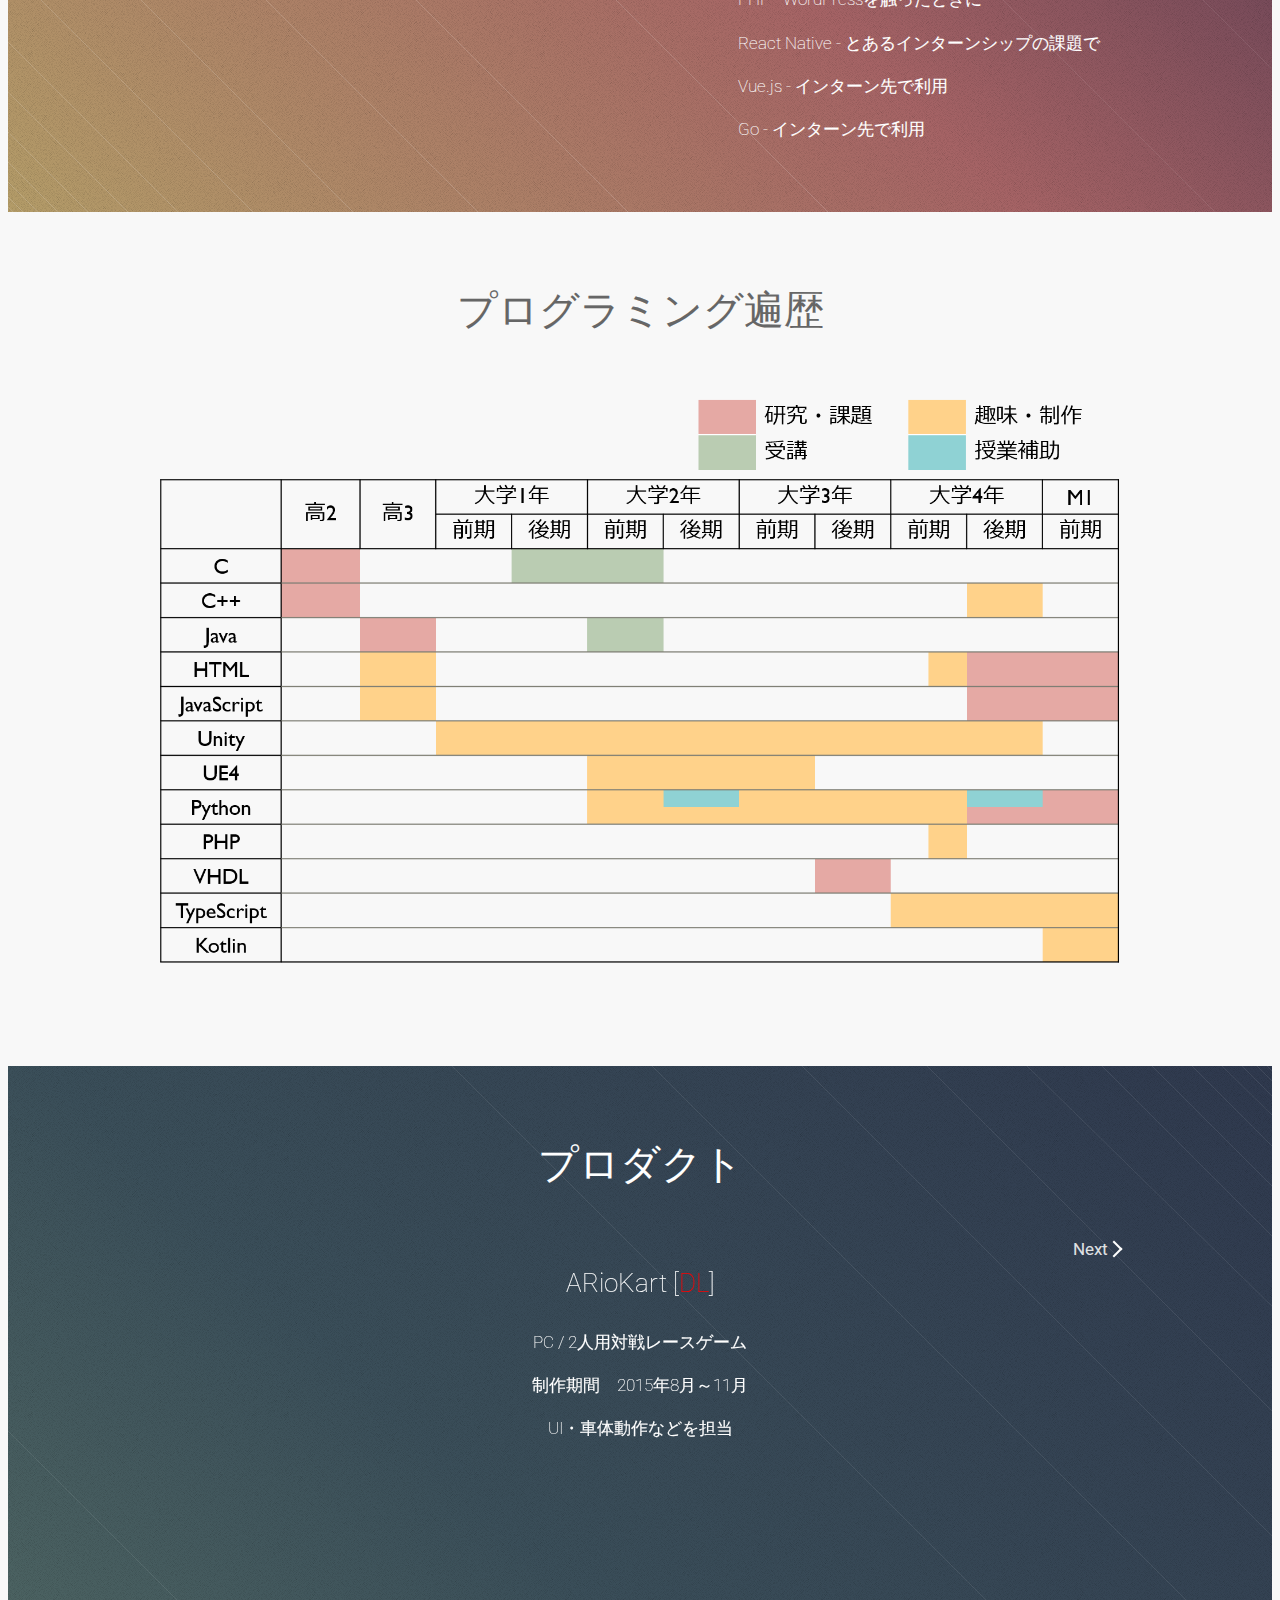
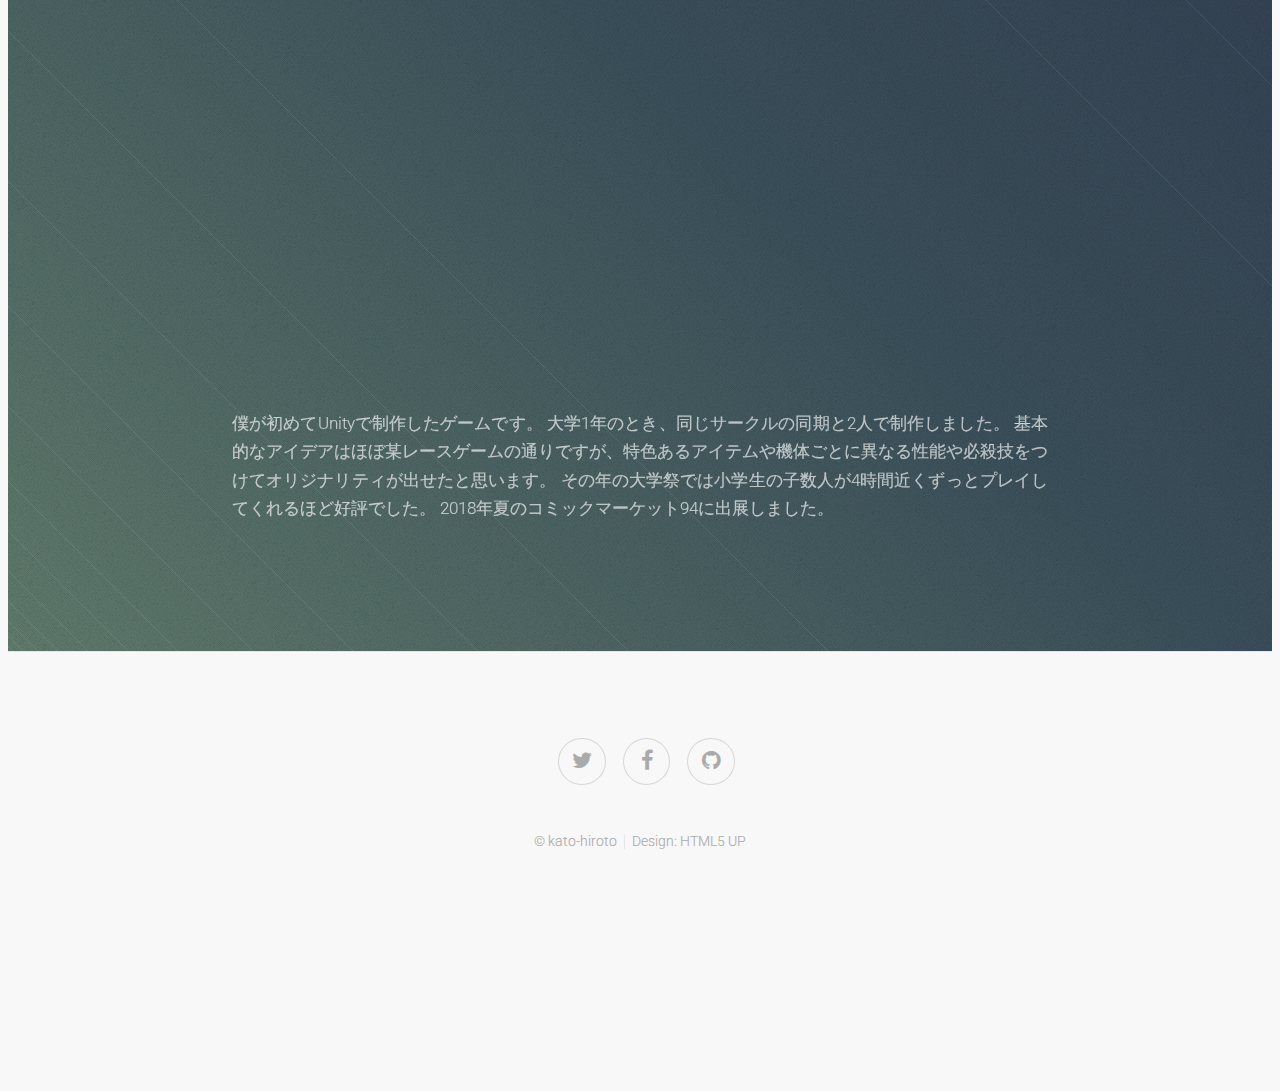
==== commit 8611895e: "ダウンロードリンク追加" ====
--- a/index.html
+++ b/index.html
@@ -114,7 +114,7 @@
 
                     <div class="siema">
                         <div style="margin-bottom: 30px">
-                            <h3>ARioKart</h3>
+                            <h3>ARioKart [<a href="https://drive.google.com/open?id=12llXR-a-N_HQzZ1fJY-cz7HnKscB6oqz" style="color: red;">DL</a>]</h3>
                             <h4>PC / 2人用対戦レースゲーム</h4>
                             <h4>制作期間　2015年8月～11月</h4>
                             <h4>UI・車体動作などを担当</h4>
@@ -131,7 +131,7 @@
                         </div>
                         
                         <div style="margin-bottom: 30px">
-                            <h3>TMU -The Maze of Underground-</h3>
+                            <h3>TMU -The Maze of Underground- [<a href="https://drive.google.com/open?id=118P9lzP9iMaCeuO4la9DZlCSNnM9Yd8K" style="color: red;">DL</a>]</h3>
                             <h4>PC / 一人称視点ホラーゲーム</h4>
                             <h4>制作期間　2015年12月～2016年2月</h4>
                             <h4>すべて担当（1人制作）</h4>
@@ -169,7 +169,7 @@
                         </div>
 
                         <div style="margin-bottom: 30px">
-                            <h3>Add-liblocks</h3>
+                            <h3>Add-liblocks [<a href="https://drive.google.com/open?id=1FIG3N9c2Dp0Jle9hj-xww07IhtoBnS-Y" style="color: red;">DL</a>]</h3>
                             <h4>PC / 通信対戦パズルゲーム</h4>
                             <h4>制作期間　2017年12月～2018年2月</h4>
                             <h4>ゲームシステム開発を担当</h4>
@@ -190,7 +190,7 @@
                             <h4>制作期間　2019年8月21日～23日</h4>
                             <h4>アイデア、UIデザイン・システムを担当</h4>
                             <div style="margin: 10px" class="movie-wrap">
-                                <iframe width="560" height="315" src="https://www.youtube.com/embed/pLE3KQzmovU" frameborder="0" allow="accelerometer; autoplay; encrypted-media; gyroscope; picture-in-picture" allowfullscreen></iframe>
+                                <iframe width="560" height="315" src="https://www.youtube.com/embed/Pq1sYkqgnJE" frameborder="0" allow="accelerometer; autoplay; encrypted-media; gyroscope; picture-in-picture" allowfullscreen></iframe>
                             </div>
                             <p class="explain-align">
                                 メンバー3人、3日間のハッカソンで制作したゲームです。
@@ -213,7 +213,7 @@
                                 メンバー3人、2日間のハッカソンで制作したゲームです。
                                 こちらはメンバーの一人のアイデアを採用し、内容やシステムの構成を2時間かけて詳細に詰めてから開発を始めました。
                                 始める前は完成するか不安でしたが、構成が固まっていたので機能を次々と実装することができました。
-                                僕はUI周りのスクリプトとデザインの担当でした。シンプルなゲーム性をストーリーで補うUIデザインを実装したところ、メンバーや社員の方から自動生成される絵にマッチした雰囲気を評価していただきました。
+                                シンプルなゲーム性をストーリーで補うUIデザインを実装したところ、メンバーや社員の方から自動生成される絵にマッチした雰囲気を評価していただきました。
                             </p>
                         </div>
 
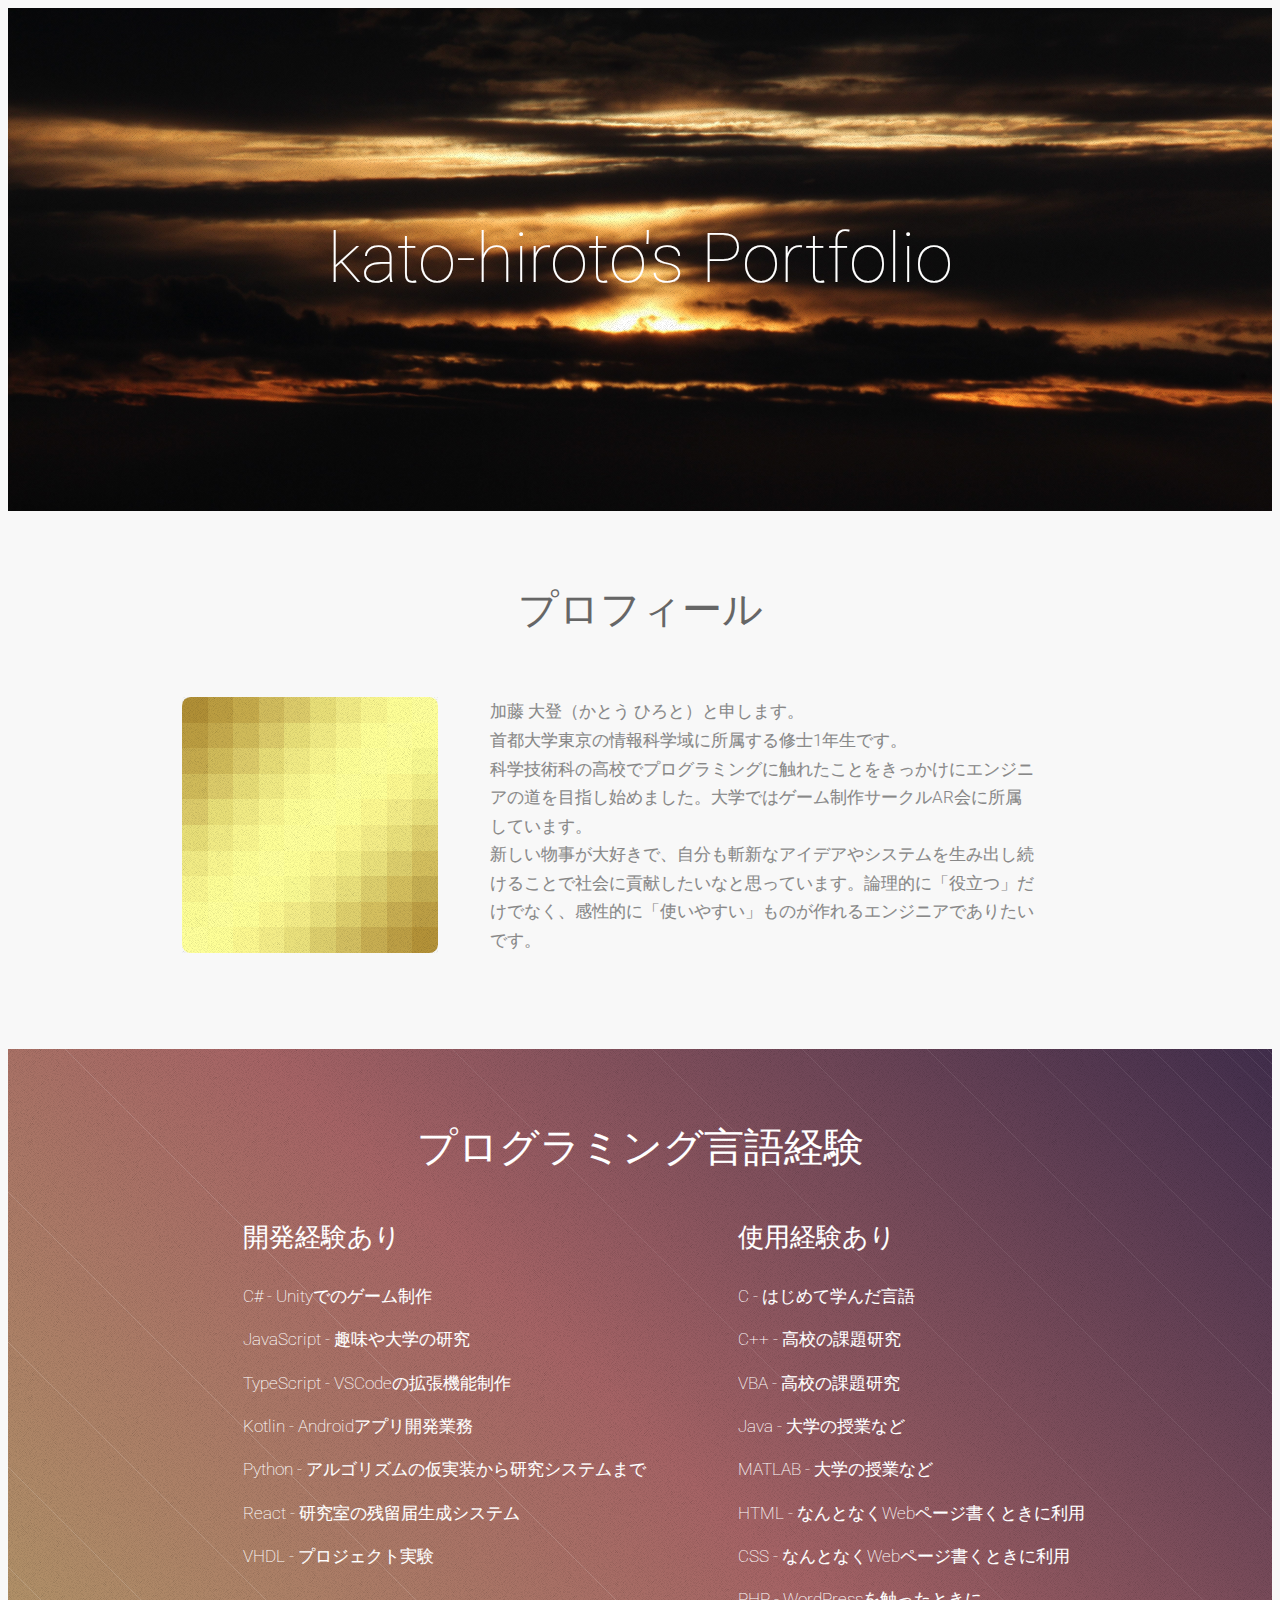
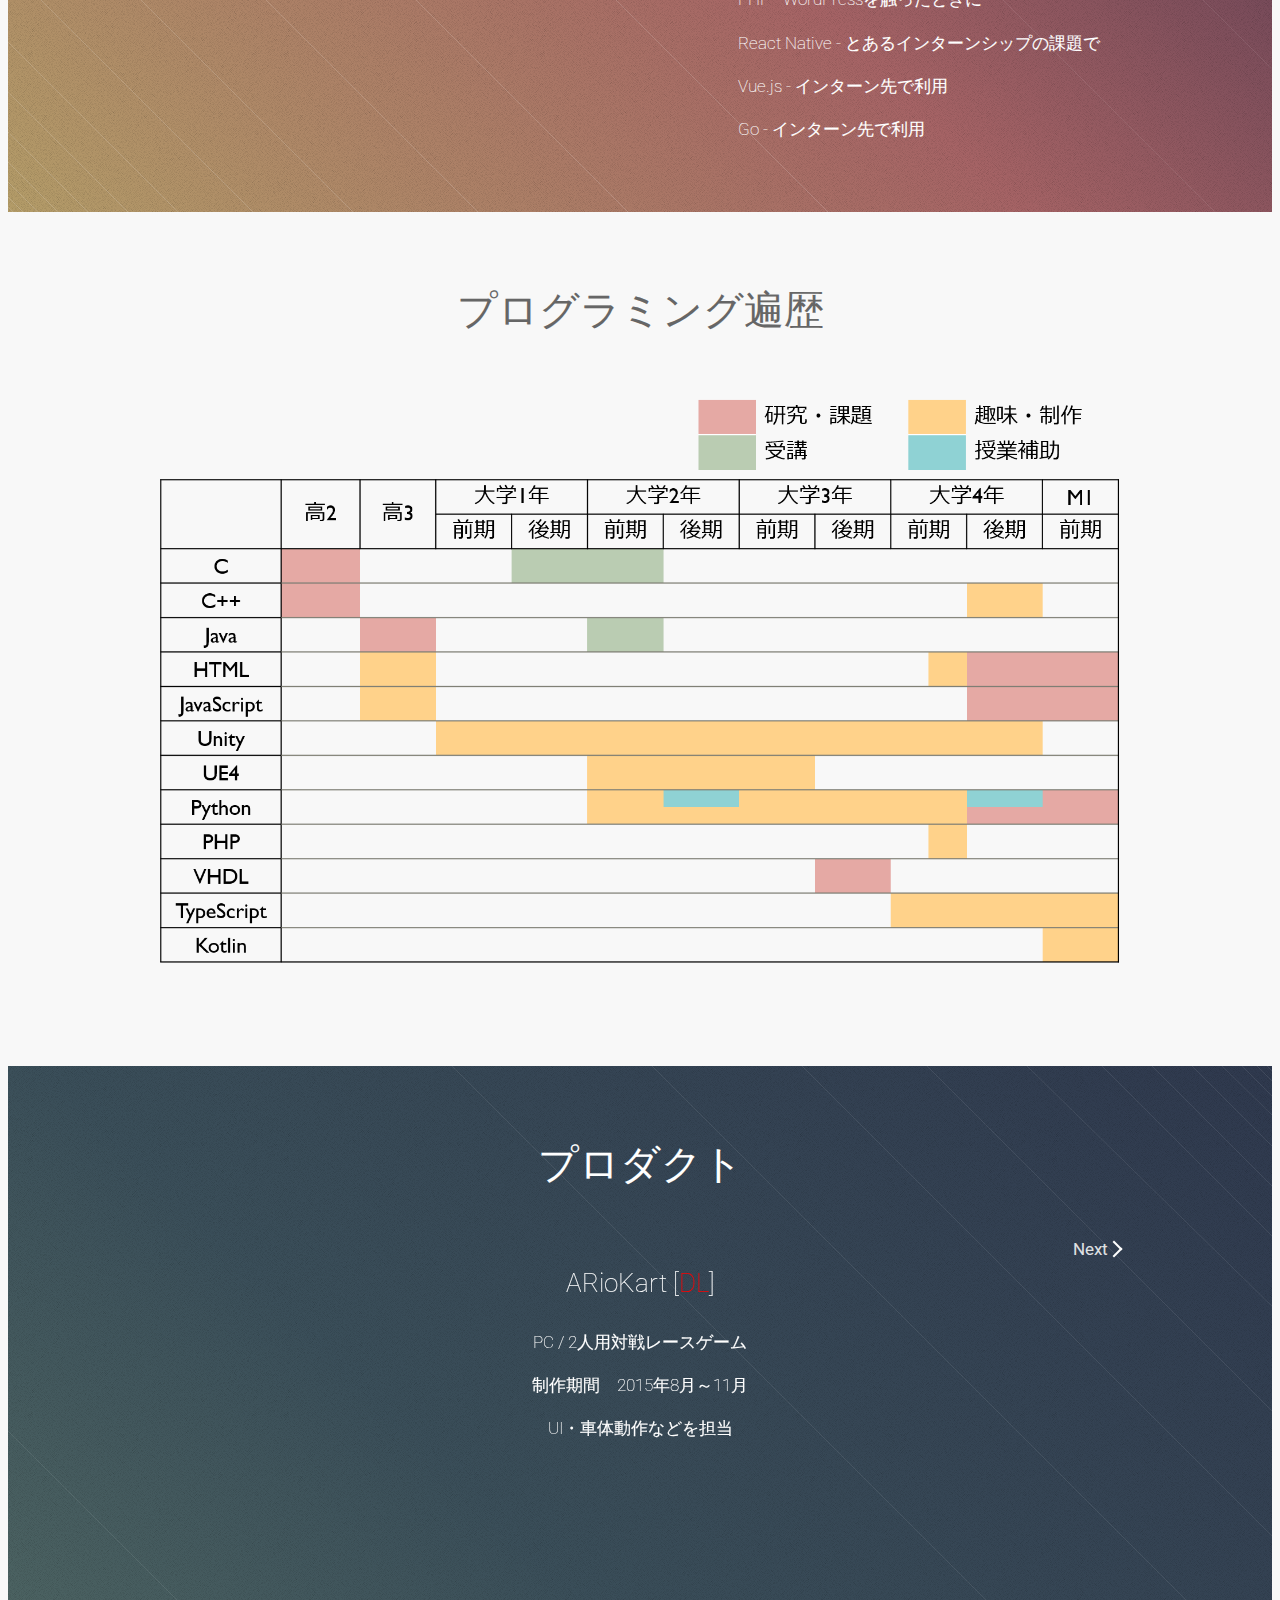
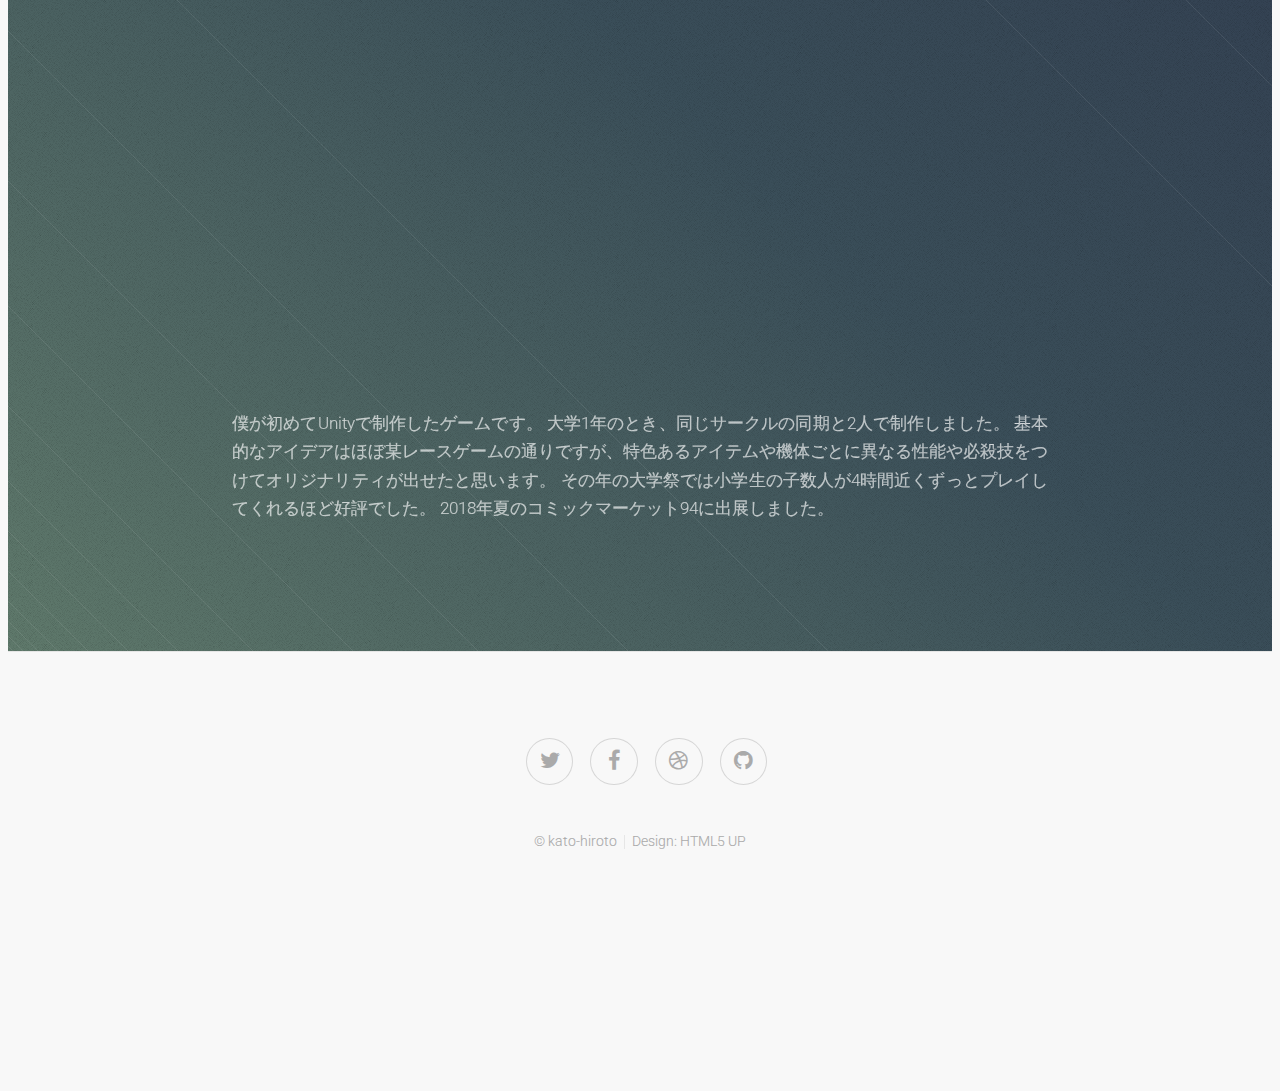
==== commit 2122c154: "dribbleアイコンに残留プリンター追加" ====
--- a/index.html
+++ b/index.html
@@ -318,7 +318,7 @@
                     <li><a href="https://twitter.com/iyokarof" class="icon fa-twitter"><span class="label">Twitter</span></a></li>
                     <li><a href="https://www.facebook.com/profile.php?id=100011106666976" class="icon fa-facebook"><span class="label">Facebook</span></a></li>
                     <!-- <li><a href="#" class="icon fa-instagram"><span class="label">Instagram</span></a></li> -->
-                    <!-- <li><a href="#" class="icon fa-dribbble"><span class="label">Dribbble</span></a></li> -->
+                    <li><a href="./react/zanryu/index.html" class="icon fa-dribbble"><span class="label">Dribbble</span></a></li>
                     <li><a href="https://github.com/kato-hiroto" class="icon fa-github"><span class="label">GitHub</span></a></li>
                 </ul>
                 <div class="copyright">
